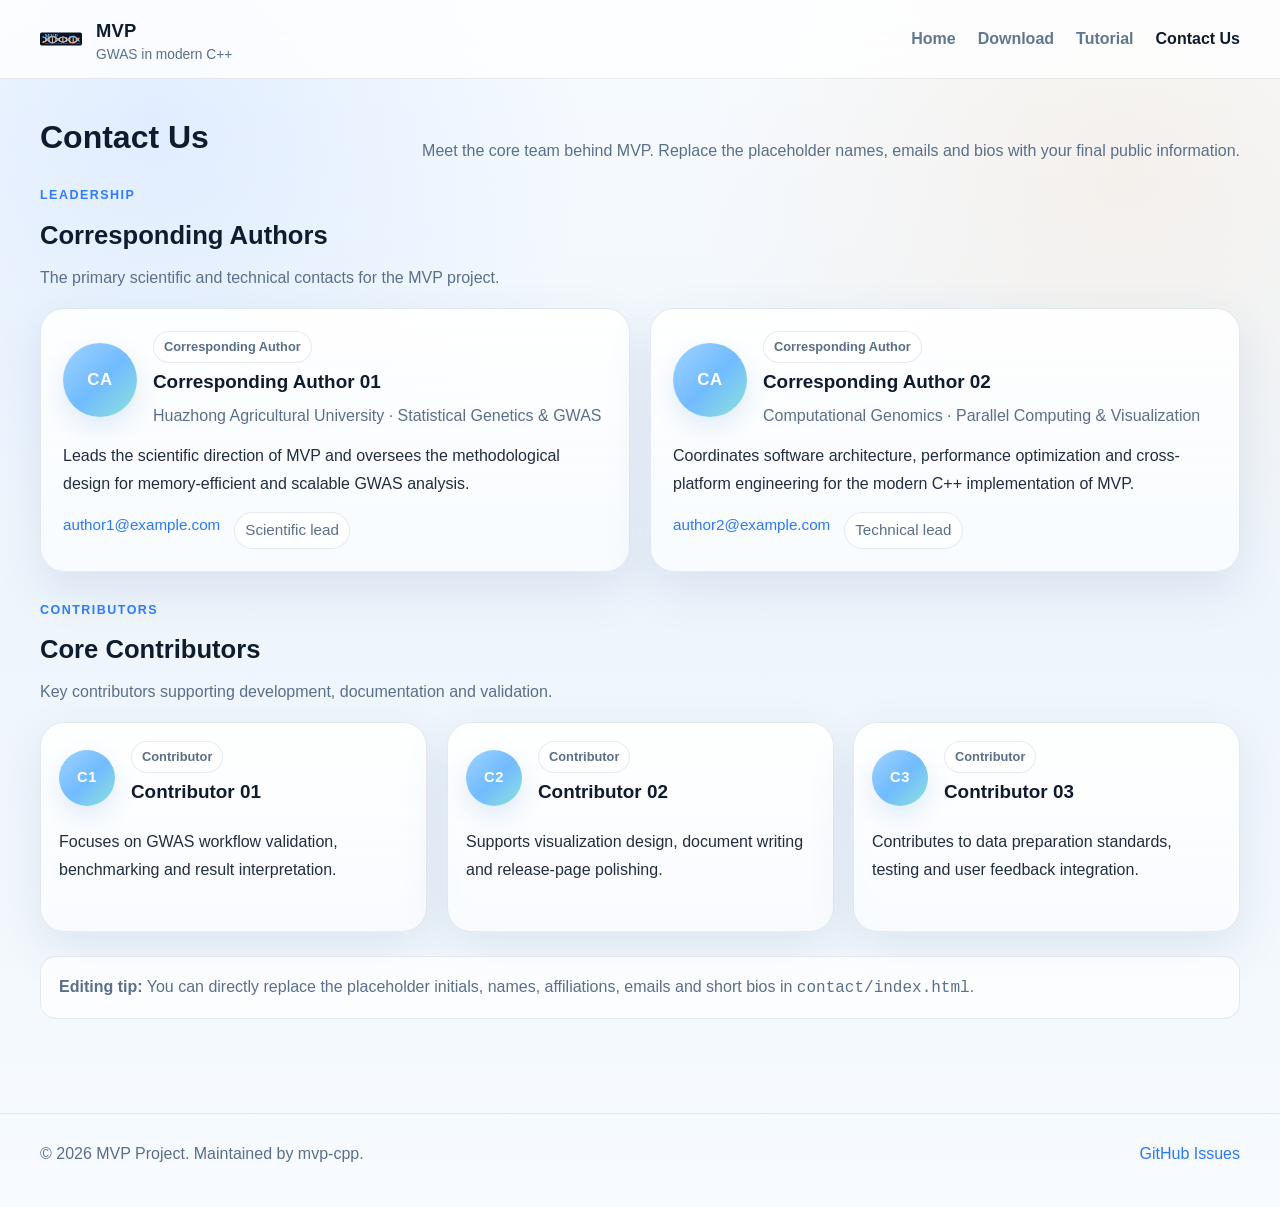
==== contact/index.html @ 21dbb0ec "Add files via upload" ====
<!DOCTYPE html>
<html lang="zh-CN">
<head>
  <meta charset="UTF-8" />
  <meta name="viewport" content="width=device-width, initial-scale=1.0" />
  <title>MVP | Contact Us</title>
  <meta name="description" content="Contact page for the MVP project." />
  <link rel="stylesheet" href="/assets/css/style.css" />
</head>
<body>
  <header class="site-header">
    <div class="container nav-wrap">
      <a class="brand" href="/home/">
        <img src="/assets/svg/mvp-logo.svg" alt="MVP logo" />
        <div>
          <strong>MVP</strong>
          <span>GWAS in modern C++</span>
        </div>
      </a>
      <nav class="site-nav">
        <a href="/home/">Home</a>
        <a href="/download/">Download</a>
        <a href="/tutorial/">Tutorial</a>
        <a href="/contact/" class="active">Contact Us</a>
      </nav>
    </div>
  </header>

  <main class="section">
    <div class="container">
      <div class="section-title">
        <h2>Contact Us</h2>
        <p>Meet the core team behind MVP. Replace the placeholder names, emails and bios with your final public information.</p>
      </div>

      <section class="team-section">
        <div class="team-header">
          <div class="kicker">Leadership</div>
          <h3>Corresponding Authors</h3>
          <p>The primary scientific and technical contacts for the MVP project.</p>
        </div>

        <div class="people-grid people-grid-authors">
          <article class="person-card person-card-author panel">
            <div class="person-top">
              <div class="avatar avatar-lg">CA</div>
              <div class="person-meta">
                <div class="person-role">Corresponding Author</div>
                <h4>Corresponding Author 01</h4>
                <p class="person-affiliation">Huazhong Agricultural University · Statistical Genetics & GWAS</p>
              </div>
            </div>
            <p class="person-bio">
              Leads the scientific direction of MVP and oversees the methodological design for memory-efficient and scalable GWAS analysis.
            </p>
            <div class="person-links">
              <a href="mailto:author1@example.com">author1@example.com</a>
              <span>Scientific lead</span>
            </div>
          </article>

          <article class="person-card person-card-author panel">
            <div class="person-top">
              <div class="avatar avatar-lg">CA</div>
              <div class="person-meta">
                <div class="person-role">Corresponding Author</div>
                <h4>Corresponding Author 02</h4>
                <p class="person-affiliation">Computational Genomics · Parallel Computing & Visualization</p>
              </div>
            </div>
            <p class="person-bio">
              Coordinates software architecture, performance optimization and cross-platform engineering for the modern C++ implementation of MVP.
            </p>
            <div class="person-links">
              <a href="mailto:author2@example.com">author2@example.com</a>
              <span>Technical lead</span>
            </div>
          </article>
        </div>
      </section>

      <section class="team-section team-section-secondary">
        <div class="team-header">
          <div class="kicker">Contributors</div>
          <h3>Core Contributors</h3>
          <p>Key contributors supporting development, documentation and validation.</p>
        </div>

        <div class="people-grid people-grid-contributors">
          <article class="person-card person-card-contributor panel">
            <div class="person-top">
              <div class="avatar avatar-sm">C1</div>
              <div class="person-meta">
                <div class="person-role">Contributor</div>
                <h4>Contributor 01</h4>
              </div>
            </div>
            <p class="person-bio">
              Focuses on GWAS workflow validation, benchmarking and result interpretation.
            </p>
          </article>

          <article class="person-card person-card-contributor panel">
            <div class="person-top">
              <div class="avatar avatar-sm">C2</div>
              <div class="person-meta">
                <div class="person-role">Contributor</div>
                <h4>Contributor 02</h4>
              </div>
            </div>
            <p class="person-bio">
              Supports visualization design, document writing and release-page polishing.
            </p>
          </article>

          <article class="person-card person-card-contributor panel">
            <div class="person-top">
              <div class="avatar avatar-sm">C3</div>
              <div class="person-meta">
                <div class="person-role">Contributor</div>
                <h4>Contributor 03</h4>
              </div>
            </div>
            <p class="person-bio">
              Contributes to data preparation standards, testing and user feedback integration.
            </p>
          </article>
        </div>
      </section>

      <section class="team-note note mt-24">
        <strong>Editing tip:</strong>
        You can directly replace the placeholder initials, names, affiliations, emails and short bios in <code>contact/index.html</code>.
      </section>
    </div>
  </main>

  <footer class="footer">
    <div class="container footer-wrap">
      <div>© 2026 MVP Project. Maintained by mvp-cpp.</div>
      <div><a href="https://github.com/mvp-cpp/mvp/issues" target="_blank" rel="noopener noreferrer">GitHub Issues</a></div>
    </div>
  </footer>
<script src="/assets/js/site.js"></script>
</body></html>
---- assets/css/style.css ----
:root{
  --bg:#07111f;
  --bg-2:#0c1c31;
  --panel:rgba(255,255,255,0.06);
  --panel-2:rgba(255,255,255,0.08);
  --line:rgba(255,255,255,0.12);
  --text:#eaf2ff;
  --muted:#9fb5d6;
  --blue:#69b7ff;
  --blue-2:#2f7cff;
  --gold:#ffb76a;
  --teal:#4ce0d2;
  --shadow:0 22px 60px rgba(0,0,0,0.28);
  --radius:24px;
  --max:1200px;
}
*{box-sizing:border-box}
html{scroll-behavior:smooth}
body{
  margin:0;
  font-family:Inter,-apple-system,BlinkMacSystemFont,"Segoe UI","PingFang SC","Hiragino Sans GB","Microsoft YaHei",sans-serif;
  color:var(--text);
  background:
    radial-gradient(circle at 10% 10%, rgba(47,124,255,.18), transparent 30%),
    radial-gradient(circle at 90% 15%, rgba(255,183,106,.12), transparent 30%),
    linear-gradient(180deg, #081221 0%, #091729 45%, #06101d 100%);
  line-height:1.75;
}
a{color:var(--blue);text-decoration:none}
a:hover{text-decoration:underline}
img{max-width:100%;display:block}
.container{width:min(var(--max), calc(100% - 40px));margin:0 auto}
.narrow{width:min(980px, calc(100% - 40px));margin:0 auto}
.site-header{
  position:sticky;top:0;z-index:50;
  backdrop-filter: blur(18px);
  background:rgba(7,17,31,0.7);
  border-bottom:1px solid var(--line)
}
.nav-wrap{
  min-height:78px;display:flex;align-items:center;justify-content:space-between;gap:22px
}
.brand{display:flex;align-items:center;gap:14px;color:var(--text)}
.brand img{width:42px;height:42px}
.brand strong{font-size:1.15rem;letter-spacing:.2px}
.brand span{display:block;color:var(--muted);font-size:.86rem;line-height:1.2}
.site-nav{display:flex;align-items:center;gap:22px;flex-wrap:wrap}
.site-nav a{color:#d5e5ff;font-weight:600;opacity:.86}
.site-nav a.active,.site-nav a:hover{opacity:1;color:#fff;text-decoration:none}
.hero{padding:72px 0 42px}
.hero-grid{
  display:grid;grid-template-columns:1.12fr .88fr;gap:28px;align-items:center
}
.eyebrow{
  display:inline-flex;align-items:center;gap:10px;
  padding:7px 14px;border-radius:999px;
  color:#dbe9ff;background:rgba(255,255,255,.07);border:1px solid var(--line);
  font-weight:700;font-size:.9rem
}
.hero h1{
  font-size:clamp(2.6rem, 5vw, 4.4rem);
  line-height:1.04;margin:18px 0 18px;letter-spacing:-0.03em
}
.hero p{font-size:1.08rem;color:var(--muted);max-width:730px;margin:0 0 26px}
.hero-actions{display:flex;gap:14px;flex-wrap:wrap}
.btn{
  display:inline-flex;align-items:center;justify-content:center;
  padding:12px 18px;border-radius:14px;font-weight:800;letter-spacing:.01em;
  transition:.2s ease;border:1px solid transparent
}
.btn:hover{text-decoration:none;transform:translateY(-1px)}
.btn-primary{
  color:#03101d;background:linear-gradient(135deg,#8bc8ff 0%,#5ca7ff 55%,#9ae0ff 100%);
  box-shadow:0 14px 28px rgba(82,155,255,.26)
}
.btn-secondary{
  color:#eef5ff;background:rgba(255,255,255,.06);border-color:var(--line)
}
.panel{
  background:linear-gradient(180deg,rgba(255,255,255,.08),rgba(255,255,255,.05));
  border:1px solid var(--line);
  border-radius:var(--radius);
  box-shadow:var(--shadow)
}
.hero-visual{padding:22px}
.hero-visual .hero-logo{max-width:360px;margin:0 auto 18px}
.hero-stats{
  display:grid;grid-template-columns:repeat(3,1fr);gap:12px;margin-top:12px
}
.stat{
  padding:14px;border-radius:18px;background:rgba(255,255,255,.06);
  border:1px solid rgba(255,255,255,.09)
}
.stat strong{display:block;font-size:1.2rem}
.stat span{color:var(--muted);font-size:.9rem}
.hero-grid .small-note{font-size:.94rem;color:var(--muted);margin-top:12px}
.section{padding:30px 0 64px}
.section-title{display:flex;align-items:end;justify-content:space-between;gap:14px;margin-bottom:20px}
.section-title h2{font-size:2rem;margin:0}
.section-title p{margin:0;color:var(--muted)}
.grid{display:grid;gap:20px}
.grid-3{grid-template-columns:repeat(3,1fr)}
.grid-2{grid-template-columns:repeat(2,1fr)}
.card{padding:24px}
.card h3,.card h4{margin-top:0}
.card p:last-child{margin-bottom:0}
.feature-icon{
  width:46px;height:46px;border-radius:14px;
  display:grid;place-items:center;margin-bottom:12px;
  background:linear-gradient(135deg,rgba(105,183,255,.22),rgba(76,224,210,.18));
  border:1px solid rgba(255,255,255,.12)
}
.chip-row{display:flex;gap:10px;flex-wrap:wrap;margin-top:14px}
.chip{
  padding:7px 12px;border-radius:999px;font-weight:700;font-size:.88rem;
  color:#d8e9ff;background:rgba(255,255,255,.06);border:1px solid var(--line)
}
.kicker{color:#8bc8ff;text-transform:uppercase;letter-spacing:.12em;font-size:.78rem;font-weight:800}
.showcase{
  display:grid;grid-template-columns:1.05fr .95fr;gap:22px;align-items:stretch
}
.image-card{
  padding:18px
}
.image-card img{
  border-radius:18px;border:1px solid rgba(255,255,255,.09);box-shadow:var(--shadow)
}
.image-caption{margin-top:12px;color:var(--muted);font-size:.95rem}
.text-list{padding-left:20px;margin:12px 0 0}
.text-list li+li{margin-top:8px}
.metric-strip{
  display:grid;grid-template-columns:repeat(4,1fr);gap:14px;margin-top:18px
}
.metric{
  padding:18px;border-radius:18px;background:rgba(255,255,255,.05);
  border:1px solid rgba(255,255,255,.08)
}
.metric strong{display:block;font-size:1.1rem;margin-bottom:4px}
.metric span{color:var(--muted);font-size:.92rem}
.split{
  display:grid;grid-template-columns:.92fr 1.08fr;gap:22px;align-items:center
}
.code{
  padding:20px;border-radius:20px;
  background:#07131f;border:1px solid rgba(255,255,255,.11);
  overflow:auto
}
pre{margin:0;color:#d8ebff;font-size:.95rem;line-height:1.65}
code{font-family:ui-monospace,SFMono-Regular,Menlo,Consolas,monospace}
.logo-gallery{
  display:grid;grid-template-columns:200px 1fr;gap:22px;align-items:center
}
.logo-gallery .badge-box{
  padding:16px;border-radius:20px;background:rgba(255,255,255,.05);border:1px solid var(--line)
}
.logo-gallery img{width:100%}
.contact-card{
  display:grid;grid-template-columns:1fr 1fr;gap:20px
}
.footer{
  padding:26px 0 40px;border-top:1px solid var(--line);margin-top:30px
}
.footer-wrap{display:flex;justify-content:space-between;gap:16px;flex-wrap:wrap;color:var(--muted)}
.highlight{
  color:#fff;
  background:linear-gradient(90deg,#fff,#a9d5ff 55%,#ffe5bf 100%);
  -webkit-background-clip:text;background-clip:text;-webkit-text-fill-color:transparent
}
.note{
  padding:16px 18px;border-radius:16px;background:rgba(255,255,255,.05);border:1px solid var(--line);color:var(--muted)
}
.center{text-align:center}
.mt-8{margin-top:8px}
.mt-12{margin-top:12px}
.mt-16{margin-top:16px}
.mt-20{margin-top:20px}
.mt-24{margin-top:24px}
@media (max-width:980px){
  .hero-grid,.showcase,.split,.logo-gallery,.contact-card,.grid-3,.grid-2,.metric-strip{grid-template-columns:1fr}
  .nav-wrap{padding:14px 0;flex-direction:column;align-items:flex-start}
  .hero{padding-top:44px}
}

/* tutorial document layout */
.tutorial-layout{
  display:grid;
  grid-template-columns:220px minmax(0, 1fr) 220px;
  gap:22px;
  align-items:start;
}
.tutorial-sidebar{
  padding:0;
  position:sticky;
  top:98px;
  max-height:calc(100vh - 118px);
  overflow:auto;
}
.tutorial-sidebar-inner{
  padding:22px 18px;
}
.tutorial-content{
  min-width:0;
  padding:30px 34px;
}
.toc-heading{
  font-size:.82rem;
  letter-spacing:.12em;
  text-transform:uppercase;
  font-weight:800;
  color:#8fc3ff;
  margin-bottom:10px;
}
.toc-section-label{
  font-size:.96rem;
  font-weight:700;
  color:#dce9ff;
  margin-bottom:12px;
  line-height:1.45;
}
.toc-nav{
  display:flex;
  flex-direction:column;
  gap:8px;
}
.toc-link{
  display:block;
  padding:9px 12px;
  border-radius:12px;
  color:var(--muted);
  border:1px solid transparent;
  transition:.18s ease;
  line-height:1.4;
}
.toc-link:hover{
  text-decoration:none;
  color:#eef6ff;
  background:rgba(255,255,255,.05);
  border-color:rgba(255,255,255,.08);
}
.toc-link.active{
  color:#ffffff;
  background:linear-gradient(135deg, rgba(105,183,255,.18), rgba(76,224,210,.10));
  border-color:rgba(139,200,255,.22);
}
.toc-link-primary{
  font-weight:700;
}
.toc-link-secondary{
  font-size:.95rem;
  padding-left:14px;
}
.tutorial-block + .tutorial-block{
  margin-top:48px;
  padding-top:12px;
  border-top:1px solid rgba(255,255,255,.08);
}
.tutorial-block h2{
  margin:8px 0 10px;
  font-size:2rem;
}
.tutorial-lead{
  color:var(--muted);
  font-size:1.03rem;
  margin:0 0 20px;
}
.doc-kicker{
  color:#7ec0ff;
  font-size:.78rem;
  text-transform:uppercase;
  letter-spacing:.14em;
  font-weight:800;
}
.doc-subsection{
  scroll-margin-top:110px;
  margin-top:24px;
}
.doc-subsection h3{
  scroll-margin-top:110px;
  margin-bottom:10px;
  font-size:1.22rem;
}
@media (max-width:1180px){
  .tutorial-layout{
    grid-template-columns:210px minmax(0, 1fr);
  }
  .tutorial-sidebar-right{
    display:none;
  }
}
@media (max-width:860px){
  .tutorial-layout{
    grid-template-columns:1fr;
  }
  .tutorial-sidebar{
    position:static;
    max-height:none;
  }
  .tutorial-content{
    padding:24px 20px;
  }
}

/* team / contact */
.team-section + .team-section{margin-top:28px}
.team-header{margin-bottom:16px}
.team-header h3{margin:6px 0 6px;font-size:1.6rem}
.team-header p{margin:0;color:var(--muted)}
.people-grid{display:grid;gap:20px}
.people-grid-authors{grid-template-columns:repeat(2, minmax(0, 1fr))}
.people-grid-contributors{grid-template-columns:repeat(3, minmax(0, 1fr))}
.person-card{padding:22px}
.person-card-author{min-height:260px}
.person-card-contributor{min-height:210px;padding:18px}
.person-top{display:flex;align-items:center;gap:16px;margin-bottom:14px}
.avatar{
  border-radius:999px;
  display:grid;
  place-items:center;
  font-weight:800;
  letter-spacing:.04em;
  color:#07111f;
  background:linear-gradient(135deg,#9ed3ff 0%,#71bbff 52%,#8ee2da 100%);
  box-shadow:0 10px 24px rgba(41,117,201,.22);
  flex:0 0 auto;
}
.avatar-lg{width:74px;height:74px;font-size:1.05rem}
.avatar-sm{width:56px;height:56px;font-size:.92rem}
.person-meta h4{margin:2px 0 6px;font-size:1.18rem}
.person-role{
  display:inline-block;
  padding:4px 10px;
  border-radius:999px;
  border:1px solid var(--line);
  background:rgba(255,255,255,.05);
  color:var(--muted);
  font-size:.8rem;
  font-weight:700;
}
.person-affiliation{
  margin:0;
  color:var(--muted);
  line-height:1.5;
}
.person-bio{
  margin:0 0 14px;
  color:var(--text);
  opacity:.92;
}
.person-links{
  display:flex;
  flex-wrap:wrap;
  gap:10px 14px;
  color:var(--muted);
  font-size:.95rem;
}
.person-links span{
  padding:4px 10px;
  border-radius:999px;
  background:rgba(255,255,255,.05);
  border:1px solid var(--line);
}

/* automatic color mode */
:root{color-scheme:dark light}

@media (prefers-color-scheme: light){
  :root{
    --bg:#f4f8fe;
    --bg-2:#ecf3fc;
    --panel:rgba(255,255,255,0.88);
    --panel-2:rgba(255,255,255,0.92);
    --line:rgba(20,50,90,0.10);
    --text:#0f1c2f;
    --muted:#5a6f8b;
    --blue:#2a79f6;
    --blue-2:#1e64d8;
    --gold:#f4a24b;
    --teal:#1cc7b6;
    --shadow:0 18px 48px rgba(34,71,128,0.10);
  }

  body{
    background:
      radial-gradient(circle at 12% 10%, rgba(47,124,255,.10), transparent 28%),
      radial-gradient(circle at 88% 14%, rgba(244,162,75,.10), transparent 28%),
      linear-gradient(180deg, #f7fbff 0%, #eef5fc 52%, #f7fbff 100%);
  }

  .site-header{
    background:rgba(255,255,255,0.78);
  }

  .brand{color:var(--text)}
  .site-nav a{color:#45627f}
  .site-nav a.active,.site-nav a:hover{color:#0f1c2f}

  .panel{
    background:linear-gradient(180deg, rgba(255,255,255,.92), rgba(249,252,255,.86));
  }

  .eyebrow,
  .chip,
  .note,
  .stat,
  .metric,
  .logo-gallery .badge-box,
  .person-role,
  .person-links span{
    background:rgba(255,255,255,.70);
  }

  .eyebrow{color:#2b4665}
  .btn-secondary{
    color:#163454;
    background:rgba(255,255,255,.72);
  }

  .site-nav a.active,.toc-link.active{color:#0f1c2f}
  .toc-section-label{color:#28425f}
  .toc-heading,.doc-kicker,.kicker{color:#2f7cff}

  .toc-link:hover{
    color:#143250;
    background:rgba(30,100,216,.06);
    border-color:rgba(30,100,216,.10);
  }
  .toc-link.active{
    color:#0f1c2f;
    background:linear-gradient(135deg, rgba(47,124,255,.12), rgba(28,199,182,.08));
    border-color:rgba(30,100,216,.12);
  }

  .code{
    background:#f7fbff;
    border-color:rgba(20,50,90,.10);
  }
  pre{color:#1c3350}

  .highlight{
    background:linear-gradient(90deg,#0f1c2f,#1e64d8 55%,#d98528 100%);
    -webkit-background-clip:text;background-clip:text;-webkit-text-fill-color:transparent;
  }

  .avatar{
    color:#ffffff;
    box-shadow:0 10px 24px rgba(41,117,201,.14);
  }

  .tutorial-block + .tutorial-block{
    border-top:1px solid rgba(20,50,90,.08);
  }
}

@media (max-width:980px){
  .people-grid-authors,
  .people-grid-contributors{grid-template-columns:1fr}
}

/* floating card effect */
.float-in{
  opacity: 0;
  transform: translateY(22px) scale(0.985);
  filter: saturate(0.94);
  transition:
    opacity 720ms cubic-bezier(.2,.8,.2,1) var(--float-delay, 0ms),
    transform 820ms cubic-bezier(.2,.8,.2,1) var(--float-delay, 0ms),
    filter 720ms ease var(--float-delay, 0ms),
    box-shadow 260ms ease;
  will-change: transform, opacity;
}
.float-visible{
  opacity: 1;
  transform: translateY(0) scale(1);
  filter: saturate(1);
  animation: float-drift 6.5s ease-in-out var(--float-offset, 0s) infinite;
}
@keyframes float-drift{
  0%, 100% { transform: translateY(0); }
  50% { transform: translateY(-7px); }
}
@media (hover: hover) and (pointer: fine){
  .float-visible:hover{
    transform: translateY(-10px) scale(1.01);
    box-shadow: 0 24px 60px rgba(24, 44, 76, 0.22);
    animation-play-state: paused;
  }
}
@media (prefers-reduced-motion: reduce){
  .float-in,
  .float-visible{
    opacity: 1 !important;
    transform: none !important;
    animation: none !important;
    transition: none !important;
    filter: none !important;
  }
}
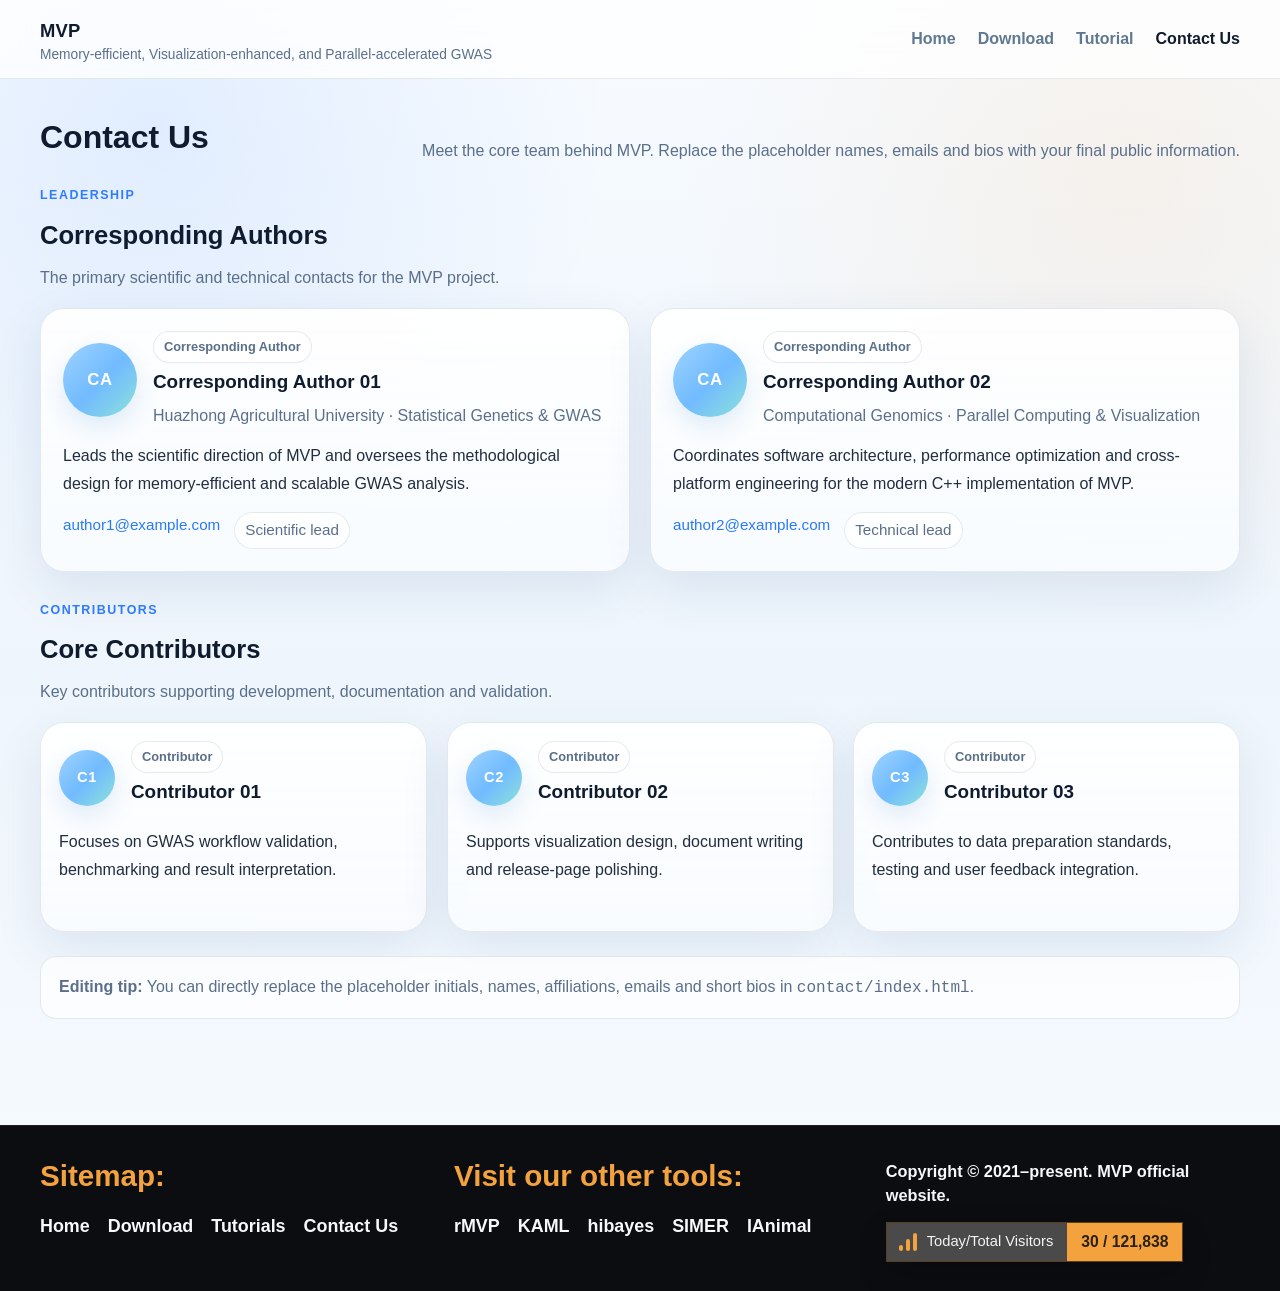
==== commit 63eae6d8: "Add files via upload" ====
--- a/contact/index.html
+++ b/contact/index.html
@@ -10,11 +10,10 @@
 <body>
   <header class="site-header">
     <div class="container nav-wrap">
-      <a class="brand" href="/home/">
-        <img src="/assets/svg/mvp-logo.svg" alt="MVP logo" />
+      <a class="brand brand-text-only" href="/home/">
         <div>
           <strong>MVP</strong>
-          <span>GWAS in modern C++</span>
+          <span>Memory-efficient, Visualization-enhanced, and Parallel-accelerated GWAS</span>
         </div>
       </a>
       <nav class="site-nav">
@@ -135,11 +134,44 @@
     </div>
   </main>
 
-  <footer class="footer">
-    <div class="container footer-wrap">
-      <div>© 2026 MVP Project. Maintained by mvp-cpp.</div>
-      <div><a href="https://github.com/mvp-cpp/mvp/issues" target="_blank" rel="noopener noreferrer">GitHub Issues</a></div>
-    </div>
-  </footer>
+  <footer class="footer footer-showcase">
+  <div class="container footer-showcase-grid">
+    <section class="footer-col">
+      <h3 class="footer-title">Sitemap:</h3>
+      <div class="footer-links footer-links-inline">
+        <a href="/home/">Home</a>
+        <a href="/download/">Download</a>
+        <a href="/tutorial/">Tutorials</a>
+        <a href="/contact/">Contact Us</a>
+      </div>
+    </section>
+
+    <section class="footer-col">
+      <h3 class="footer-title">Visit our other tools:</h3>
+      <div class="footer-links footer-links-inline">
+        <a href="https://github.com/xiaolei-lab/rMVP" target="_blank" rel="noopener noreferrer">rMVP</a>
+        <a href="https://github.com/YinLiLin/KAML" target="_blank" rel="noopener noreferrer">KAML</a>
+        <a href="https://github.com/YinLiLin/hibayes" target="_blank" rel="noopener noreferrer">hibayes</a>
+        <a href="https://github.com/xiaolei-lab/SIMER" target="_blank" rel="noopener noreferrer">SIMER</a>
+        <a href="https://ianimal.pro/" target="_blank" rel="noopener noreferrer">IAnimal</a>
+      </div>
+    </section>
+
+    <section class="footer-col footer-col-right">
+      <div class="footer-copyright">
+        Copyright © 2021–present. MVP official website.
+      </div>
+      <div class="visitor-badge" aria-label="Visitor statistics badge">
+        <span class="visitor-left">
+          <span class="visitor-bars" aria-hidden="true">
+            <i></i><i></i><i></i>
+          </span>
+          <span>Today/Total Visitors</span>
+        </span>
+        <span class="visitor-right">30 / 121,838</span>
+      </div>
+    </section>
+  </div>
+</footer>
 <script src="/assets/js/site.js"></script>
 </body></html>
--- a/assets/css/style.css
+++ b/assets/css/style.css
@@ -495,3 +495,392 @@
     filter: none !important;
   }
 }
+
+/* home brand text only */
+.brand-text-only{
+  display:flex;
+  align-items:center;
+}
+.brand-text-only div{
+  display:flex;
+  flex-direction:column;
+}
+.brand-text-only strong{
+  display:block;
+}
+.brand-text-only span{
+  max-width: 520px;
+}
+
+/* footer showcase style */
+.footer-showcase{
+  margin-top: 42px;
+  padding: 34px 0 30px;
+  background: #050608;
+  border-top: 1px solid rgba(255,255,255,0.08);
+}
+.footer-showcase-grid{
+  display: grid;
+  grid-template-columns: 1.05fr 1.1fr 1fr;
+  gap: 42px;
+  align-items: start;
+}
+.footer-col{
+  min-width: 0;
+}
+.footer-title{
+  margin: 0 0 18px;
+  color: #f4a23d;
+  font-size: 1.85rem;
+  line-height: 1.1;
+  font-weight: 800;
+}
+.footer-links{
+  display: flex;
+  flex-wrap: wrap;
+  gap: 12px 18px;
+}
+.footer-links-inline a{
+  color: #f4f7fb;
+  font-size: 1.12rem;
+  font-weight: 700;
+}
+.footer-links-inline a:hover{
+  color: #f4a23d;
+  text-decoration: none;
+}
+.footer-col-right{
+  justify-self: end;
+}
+.footer-copyright{
+  color: #f4f7fb;
+  font-size: 1.02rem;
+  line-height: 1.45;
+  font-weight: 700;
+  max-width: 420px;
+  margin-bottom: 14px;
+}
+.visitor-badge{
+  display: inline-flex;
+  align-items: stretch;
+  overflow: hidden;
+  border: 1px solid rgba(244,162,61,0.34);
+  box-shadow: 0 12px 28px rgba(0,0,0,0.22);
+}
+.visitor-left,
+.visitor-right{
+  display: inline-flex;
+  align-items: center;
+  gap: 10px;
+  min-height: 38px;
+}
+.visitor-left{
+  background: #4a4a4a;
+  color: #f4f4f4;
+  padding: 0 14px 0 12px;
+  font-size: 0.92rem;
+}
+.visitor-right{
+  background: #f4a23d;
+  color: #292017;
+  padding: 0 14px;
+  font-size: 0.98rem;
+  font-weight: 800;
+}
+.visitor-bars{
+  display: inline-flex;
+  align-items: end;
+  gap: 3px;
+  height: 18px;
+}
+.visitor-bars i{
+  display: block;
+  width: 4px;
+  border-radius: 999px;
+  background: #f4a23d;
+}
+.visitor-bars i:nth-child(1){height: 6px;}
+.visitor-bars i:nth-child(2){height: 12px;}
+.visitor-bars i:nth-child(3){height: 18px;}
+
+@media (prefers-color-scheme: light){
+  .footer-showcase{
+    background: #0b0d11;
+    border-top-color: rgba(255,255,255,0.08);
+  }
+  .footer-title,
+  .footer-links-inline a,
+  .footer-copyright{
+    color: #f7f8fb;
+  }
+  .footer-title{
+    color: #f4a23d;
+  }
+}
+
+@media (max-width: 1100px){
+  .footer-showcase-grid{
+    grid-template-columns: 1fr;
+    gap: 24px;
+  }
+  .footer-col-right{
+    justify-self: start;
+  }
+}
+
+@media (max-width: 640px){
+  .footer-title{
+    font-size: 1.5rem;
+  }
+  .footer-links-inline a{
+    font-size: 1rem;
+  }
+  .visitor-left{
+    font-size: 0.86rem;
+  }
+  .visitor-right{
+    font-size: 0.92rem;
+  }
+}
+
+/* all pages brand text only */
+.brand-text-only{
+  display:flex;
+  align-items:center;
+  gap:0;
+}
+.brand-text-only img{
+  display:none !important;
+}
+.brand-text-only div{
+  display:flex;
+  flex-direction:column;
+}
+.brand-text-only strong{
+  display:block;
+}
+.brand-text-only span{
+  max-width:520px;
+}
+
+/* home analytics section */
+.analytics-layout{
+  display:grid;
+  grid-template-columns:1.18fr .82fr;
+  gap:22px;
+  align-items:stretch;
+}
+.analytics-geo{
+  min-height:420px;
+}
+.analytics-head{
+  display:flex;
+  align-items:flex-start;
+  justify-content:space-between;
+  gap:16px;
+  margin-bottom:18px;
+}
+.analytics-head h3{
+  margin:6px 0 0;
+  font-size:1.5rem;
+}
+.analytics-pill{
+  padding:7px 12px;
+  border-radius:999px;
+  border:1px solid var(--line);
+  background:rgba(255,255,255,.05);
+  color:var(--muted);
+  font-size:.88rem;
+  font-weight:700;
+}
+.geo-stage{
+  display:grid;
+  grid-template-columns:1fr 200px;
+  gap:18px;
+  align-items:center;
+}
+.geo-map{
+  position:relative;
+  min-height:280px;
+  border-radius:22px;
+  border:1px solid rgba(255,255,255,.08);
+  background:
+    radial-gradient(circle at 22% 35%, rgba(105,183,255,.12), transparent 20%),
+    radial-gradient(circle at 72% 52%, rgba(76,224,210,.12), transparent 18%),
+    radial-gradient(circle at 62% 18%, rgba(255,183,106,.10), transparent 16%),
+    linear-gradient(180deg, rgba(255,255,255,.04), rgba(255,255,255,.02));
+  overflow:hidden;
+}
+.geo-map::before{
+  content:"";
+  position:absolute;
+  inset:12% 5%;
+  border-radius:999px;
+  border:1px solid rgba(255,255,255,.05);
+  box-shadow:
+    inset 0 0 0 1px rgba(255,255,255,.03),
+    0 0 0 1px rgba(255,255,255,.02);
+}
+.geo-map::after{
+  content:"";
+  position:absolute;
+  inset:0;
+  background:
+    linear-gradient(rgba(255,255,255,.04) 1px, transparent 1px),
+    linear-gradient(90deg, rgba(255,255,255,.04) 1px, transparent 1px);
+  background-size:44px 44px;
+  mask-image:radial-gradient(circle at center, black 62%, transparent 80%);
+  opacity:.3;
+}
+.geo-dot,.geo-glow{
+  position:absolute;
+  border-radius:999px;
+}
+.geo-dot{
+  width:10px;
+  height:10px;
+  background:linear-gradient(135deg, #8bd0ff, #5cb0ff);
+  box-shadow:0 0 0 6px rgba(105,183,255,.08), 0 0 22px rgba(105,183,255,.28);
+  z-index:2;
+}
+.geo-glow{
+  width:120px;
+  height:120px;
+  background:radial-gradient(circle, rgba(105,183,255,.18), transparent 72%);
+  filter:blur(4px);
+  z-index:1;
+}
+.dot-1{left:17%; top:34%}
+.dot-2{left:24%; top:41%}
+.dot-3{left:31%; top:30%}
+.dot-4{left:48%; top:28%}
+.dot-5{left:54%; top:39%}
+.dot-6{left:63%; top:36%}
+.dot-7{left:71%; top:43%}
+.dot-8{left:77%; top:27%}
+.dot-9{left:82%; top:56%}
+.dot-10{left:67%; top:62%}
+.glow-1{left:16%; top:25%}
+.glow-2{left:48%; top:23%}
+.glow-3{left:69%; top:34%}
+.geo-legend{
+  display:grid;
+  gap:10px;
+}
+.legend-row{
+  display:flex;
+  align-items:center;
+  justify-content:space-between;
+  gap:16px;
+  padding:11px 14px;
+  border-radius:16px;
+  border:1px solid rgba(255,255,255,.08);
+  background:rgba(255,255,255,.04);
+}
+.legend-name{
+  color:var(--muted);
+  font-weight:600;
+}
+.legend-value{
+  color:var(--text);
+  font-weight:800;
+}
+.analytics-stack{
+  display:grid;
+  grid-template-columns:1fr 1fr;
+  gap:20px;
+}
+.analytics-mini{
+  min-height:180px;
+  display:flex;
+  flex-direction:column;
+  justify-content:flex-start;
+}
+.analytics-number{
+  font-size:3rem;
+  line-height:1;
+  font-weight:900;
+  margin:14px 0 10px;
+  letter-spacing:-.04em;
+  color:#fff;
+}
+.analytics-label{
+  color:var(--muted);
+  font-size:.96rem;
+}
+.source-bars{
+  display:grid;
+  gap:12px;
+  margin-top:14px;
+}
+.source-row{
+  display:grid;
+  grid-template-columns:58px 1fr auto;
+  gap:10px;
+  align-items:center;
+}
+.source-row span,.source-row strong{
+  font-size:.9rem;
+}
+.source-row span{color:var(--muted)}
+.source-bar{
+  height:8px;
+  border-radius:999px;
+  background:rgba(255,255,255,.06);
+  overflow:hidden;
+}
+.source-bar i{
+  display:block;
+  height:100%;
+  border-radius:999px;
+  background:linear-gradient(90deg, #6ab9ff 0%, #59a8ff 48%, #69e0d0 100%);
+}
+.trend-chart{
+  height:94px;
+  display:flex;
+  align-items:flex-end;
+  gap:10px;
+  margin:18px 0 12px;
+}
+.trend-chart span{
+  flex:1;
+  min-width:0;
+  border-radius:10px 10px 4px 4px;
+  background:linear-gradient(180deg, rgba(105,183,255,.92), rgba(76,224,210,.62));
+  box-shadow:0 8px 18px rgba(64,143,255,.16);
+}
+@media (prefers-color-scheme: light){
+  .geo-map{
+    border-color:rgba(20,50,90,.08);
+    background:
+      radial-gradient(circle at 22% 35%, rgba(47,124,255,.10), transparent 20%),
+      radial-gradient(circle at 72% 52%, rgba(28,199,182,.10), transparent 18%),
+      radial-gradient(circle at 62% 18%, rgba(244,162,75,.08), transparent 16%),
+      linear-gradient(180deg, rgba(255,255,255,.92), rgba(248,251,255,.82));
+  }
+  .legend-row,
+  .analytics-pill{
+    background:rgba(255,255,255,.74);
+    border-color:rgba(20,50,90,.08);
+  }
+  .source-bar{
+    background:rgba(20,50,90,.08);
+  }
+  .analytics-number{
+    color:#102038;
+  }
+}
+@media (max-width:1080px){
+  .analytics-layout{
+    grid-template-columns:1fr;
+  }
+}
+@media (max-width:760px){
+  .geo-stage,
+  .analytics-stack{
+    grid-template-columns:1fr;
+  }
+  .analytics-number{
+    font-size:2.5rem;
+  }
+}
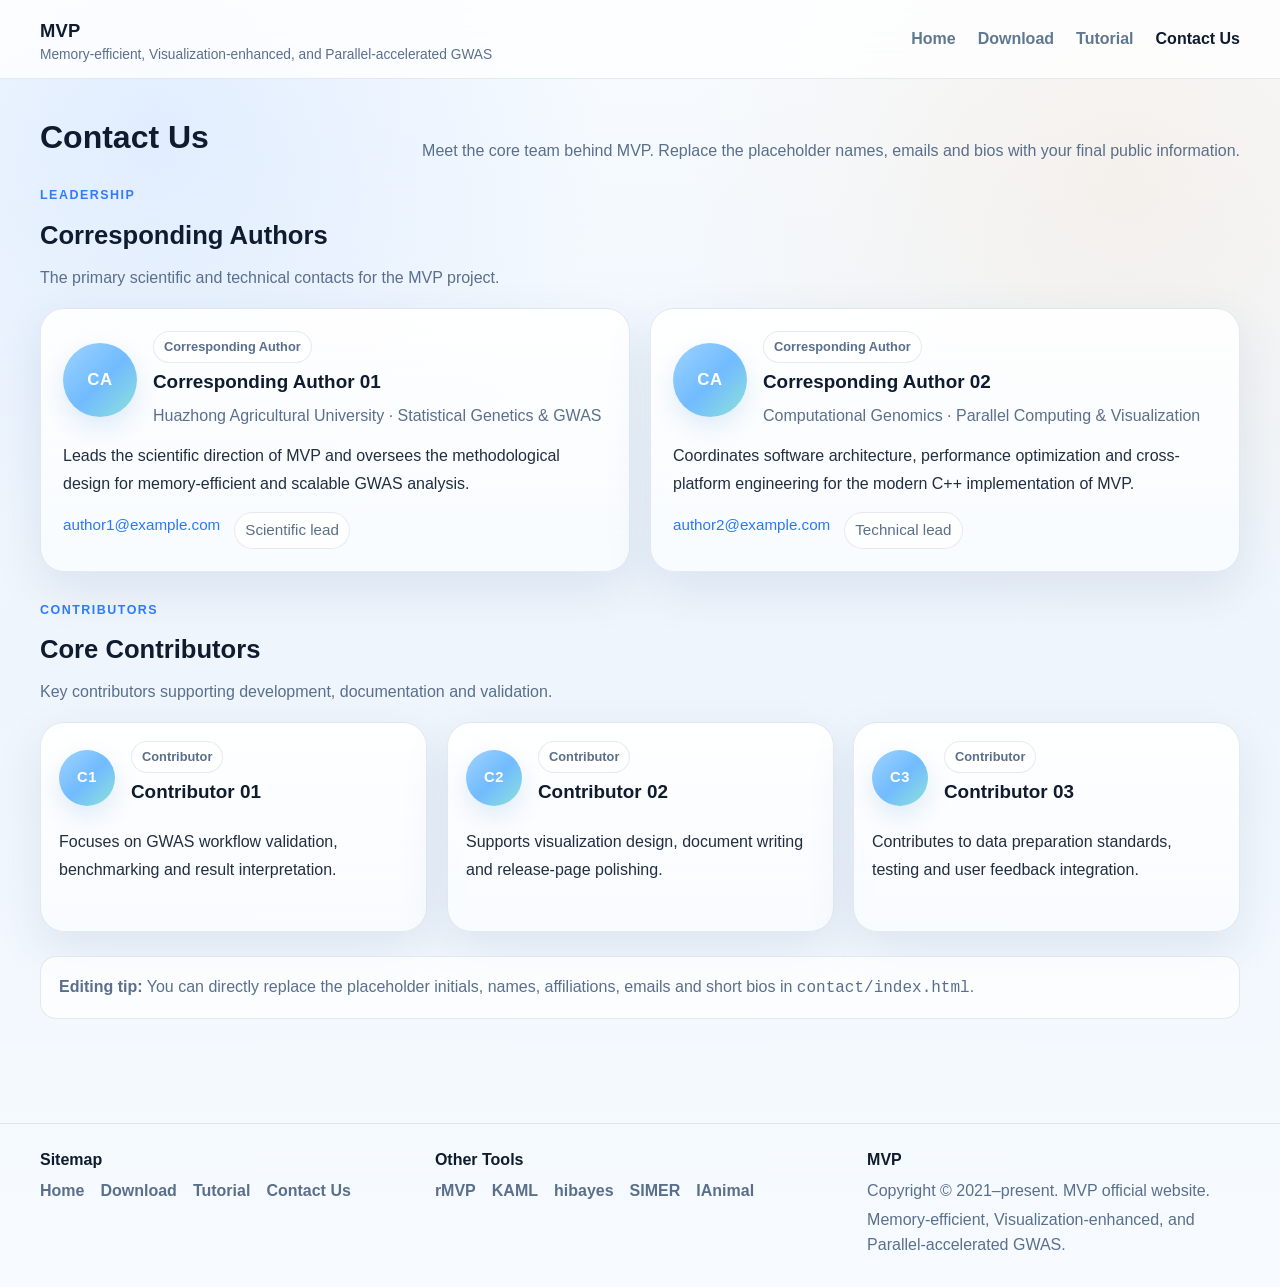
==== commit d06f8a1e: "Add files via upload" ====
--- a/contact/index.html
+++ b/contact/index.html
@@ -134,21 +134,21 @@
     </div>
   </main>
 
-  <footer class="footer footer-showcase">
-  <div class="container footer-showcase-grid">
-    <section class="footer-col">
-      <h3 class="footer-title">Sitemap:</h3>
-      <div class="footer-links footer-links-inline">
+  <footer class="footer footer-site">
+  <div class="container footer-site-grid">
+    <section class="footer-site-col">
+      <div class="footer-site-heading">Sitemap</div>
+      <div class="footer-site-links">
         <a href="/home/">Home</a>
         <a href="/download/">Download</a>
-        <a href="/tutorial/">Tutorials</a>
+        <a href="/tutorial/">Tutorial</a>
         <a href="/contact/">Contact Us</a>
       </div>
     </section>
 
-    <section class="footer-col">
-      <h3 class="footer-title">Visit our other tools:</h3>
-      <div class="footer-links footer-links-inline">
+    <section class="footer-site-col">
+      <div class="footer-site-heading">Other Tools</div>
+      <div class="footer-site-links">
         <a href="https://github.com/xiaolei-lab/rMVP" target="_blank" rel="noopener noreferrer">rMVP</a>
         <a href="https://github.com/YinLiLin/KAML" target="_blank" rel="noopener noreferrer">KAML</a>
         <a href="https://github.com/YinLiLin/hibayes" target="_blank" rel="noopener noreferrer">hibayes</a>
@@ -157,18 +157,13 @@
       </div>
     </section>
 
-    <section class="footer-col footer-col-right">
-      <div class="footer-copyright">
+    <section class="footer-site-col footer-site-right">
+      <div class="footer-site-heading">MVP</div>
+      <div class="footer-site-copy">
         Copyright © 2021–present. MVP official website.
       </div>
-      <div class="visitor-badge" aria-label="Visitor statistics badge">
-        <span class="visitor-left">
-          <span class="visitor-bars" aria-hidden="true">
-            <i></i><i></i><i></i>
-          </span>
-          <span>Today/Total Visitors</span>
-        </span>
-        <span class="visitor-right">30 / 121,838</span>
+      <div class="footer-site-copy">
+        Memory-efficient, Visualization-enhanced, and Parallel-accelerated GWAS.
       </div>
     </section>
   </div>
--- a/assets/css/style.css
+++ b/assets/css/style.css
@@ -512,157 +512,6 @@
   max-width: 520px;
 }
 
-/* footer showcase style */
-.footer-showcase{
-  margin-top: 42px;
-  padding: 34px 0 30px;
-  background: #050608;
-  border-top: 1px solid rgba(255,255,255,0.08);
-}
-.footer-showcase-grid{
-  display: grid;
-  grid-template-columns: 1.05fr 1.1fr 1fr;
-  gap: 42px;
-  align-items: start;
-}
-.footer-col{
-  min-width: 0;
-}
-.footer-title{
-  margin: 0 0 18px;
-  color: #f4a23d;
-  font-size: 1.85rem;
-  line-height: 1.1;
-  font-weight: 800;
-}
-.footer-links{
-  display: flex;
-  flex-wrap: wrap;
-  gap: 12px 18px;
-}
-.footer-links-inline a{
-  color: #f4f7fb;
-  font-size: 1.12rem;
-  font-weight: 700;
-}
-.footer-links-inline a:hover{
-  color: #f4a23d;
-  text-decoration: none;
-}
-.footer-col-right{
-  justify-self: end;
-}
-.footer-copyright{
-  color: #f4f7fb;
-  font-size: 1.02rem;
-  line-height: 1.45;
-  font-weight: 700;
-  max-width: 420px;
-  margin-bottom: 14px;
-}
-.visitor-badge{
-  display: inline-flex;
-  align-items: stretch;
-  overflow: hidden;
-  border: 1px solid rgba(244,162,61,0.34);
-  box-shadow: 0 12px 28px rgba(0,0,0,0.22);
-}
-.visitor-left,
-.visitor-right{
-  display: inline-flex;
-  align-items: center;
-  gap: 10px;
-  min-height: 38px;
-}
-.visitor-left{
-  background: #4a4a4a;
-  color: #f4f4f4;
-  padding: 0 14px 0 12px;
-  font-size: 0.92rem;
-}
-.visitor-right{
-  background: #f4a23d;
-  color: #292017;
-  padding: 0 14px;
-  font-size: 0.98rem;
-  font-weight: 800;
-}
-.visitor-bars{
-  display: inline-flex;
-  align-items: end;
-  gap: 3px;
-  height: 18px;
-}
-.visitor-bars i{
-  display: block;
-  width: 4px;
-  border-radius: 999px;
-  background: #f4a23d;
-}
-.visitor-bars i:nth-child(1){height: 6px;}
-.visitor-bars i:nth-child(2){height: 12px;}
-.visitor-bars i:nth-child(3){height: 18px;}
-
-@media (prefers-color-scheme: light){
-  .footer-showcase{
-    background: #0b0d11;
-    border-top-color: rgba(255,255,255,0.08);
-  }
-  .footer-title,
-  .footer-links-inline a,
-  .footer-copyright{
-    color: #f7f8fb;
-  }
-  .footer-title{
-    color: #f4a23d;
-  }
-}
-
-@media (max-width: 1100px){
-  .footer-showcase-grid{
-    grid-template-columns: 1fr;
-    gap: 24px;
-  }
-  .footer-col-right{
-    justify-self: start;
-  }
-}
-
-@media (max-width: 640px){
-  .footer-title{
-    font-size: 1.5rem;
-  }
-  .footer-links-inline a{
-    font-size: 1rem;
-  }
-  .visitor-left{
-    font-size: 0.86rem;
-  }
-  .visitor-right{
-    font-size: 0.92rem;
-  }
-}
-
-/* all pages brand text only */
-.brand-text-only{
-  display:flex;
-  align-items:center;
-  gap:0;
-}
-.brand-text-only img{
-  display:none !important;
-}
-.brand-text-only div{
-  display:flex;
-  flex-direction:column;
-}
-.brand-text-only strong{
-  display:block;
-}
-.brand-text-only span{
-  max-width:520px;
-}
-
 /* home analytics section */
 .analytics-layout{
   display:grid;
@@ -884,3 +733,132 @@
     font-size:2.5rem;
   }
 }
+
+/* footer site style */
+.footer-site{
+  margin-top: 40px;
+  padding: 26px 0 30px;
+  background: transparent;
+  border-top: 1px solid var(--line);
+}
+.footer-site-grid{
+  display: grid;
+  grid-template-columns: 1fr 1.1fr 1fr;
+  gap: 22px;
+  align-items: start;
+}
+.footer-site-col{
+  min-width: 0;
+}
+.footer-site-right{
+  justify-self: end;
+  text-align: left;
+}
+.footer-site-heading{
+  margin: 0 0 10px;
+  font-size: 1rem;
+  line-height: 1.2;
+  font-weight: 700;
+  color: var(--text);
+}
+.footer-site-links{
+  display: flex;
+  flex-wrap: wrap;
+  gap: 10px 16px;
+}
+.footer-site-links a,
+.footer-site-copy{
+  font-size: 1rem;
+  line-height: 1.55;
+  color: var(--muted);
+}
+.footer-site-links a{
+  font-weight: 600;
+}
+.footer-site-links a:hover{
+  color: var(--text);
+  text-decoration: none;
+}
+.footer-site-copy + .footer-site-copy{
+  margin-top: 4px;
+}
+
+/* home ClustrMaps section */
+.clustrmaps-layout{
+  display:grid;
+  grid-template-columns:1.1fr .72fr;
+  gap:22px;
+  align-items:stretch;
+}
+.clustrmaps-card{
+  min-height: 420px;
+}
+.clustrmaps-embed{
+  margin-top: 10px;
+}
+.clustrmaps-placeholder{
+  min-height: 300px;
+  border-radius: 20px;
+  border: 1px dashed var(--line);
+  background: rgba(255,255,255,.04);
+  padding: 24px;
+  display: flex;
+  flex-direction: column;
+  justify-content: center;
+}
+.clustrmaps-placeholder-title{
+  font-size: 1.15rem;
+  font-weight: 800;
+  color: var(--text);
+  margin-bottom: 10px;
+}
+.clustrmaps-help{
+  display:grid;
+  grid-template-columns:1fr 1fr;
+  gap:14px;
+  margin-top:16px;
+}
+.mini-tip{
+  padding:14px 16px;
+  border-radius:16px;
+  border:1px solid var(--line);
+  background: rgba(255,255,255,.04);
+}
+.mini-tip strong{
+  display:block;
+  margin-bottom:6px;
+  font-size:.95rem;
+  color:var(--text);
+}
+.mini-tip span{
+  font-size:.94rem;
+  line-height:1.6;
+  color:var(--muted);
+}
+.clustrmaps-side-card{
+  min-height: 420px;
+}
+.clustrmaps-side-card h3{
+  margin: 8px 0 12px;
+  font-size: 1.45rem;
+}
+@media (prefers-color-scheme: light){
+  .clustrmaps-placeholder,
+  .mini-tip{
+    background: rgba(255,255,255,.72);
+  }
+}
+@media (max-width: 1080px){
+  .footer-site-grid,
+  .clustrmaps-layout{
+    grid-template-columns:1fr;
+  }
+  .footer-site-right{
+    justify-self:start;
+  }
+}
+@media (max-width: 760px){
+  .clustrmaps-help{
+    grid-template-columns:1fr;
+  }
+}
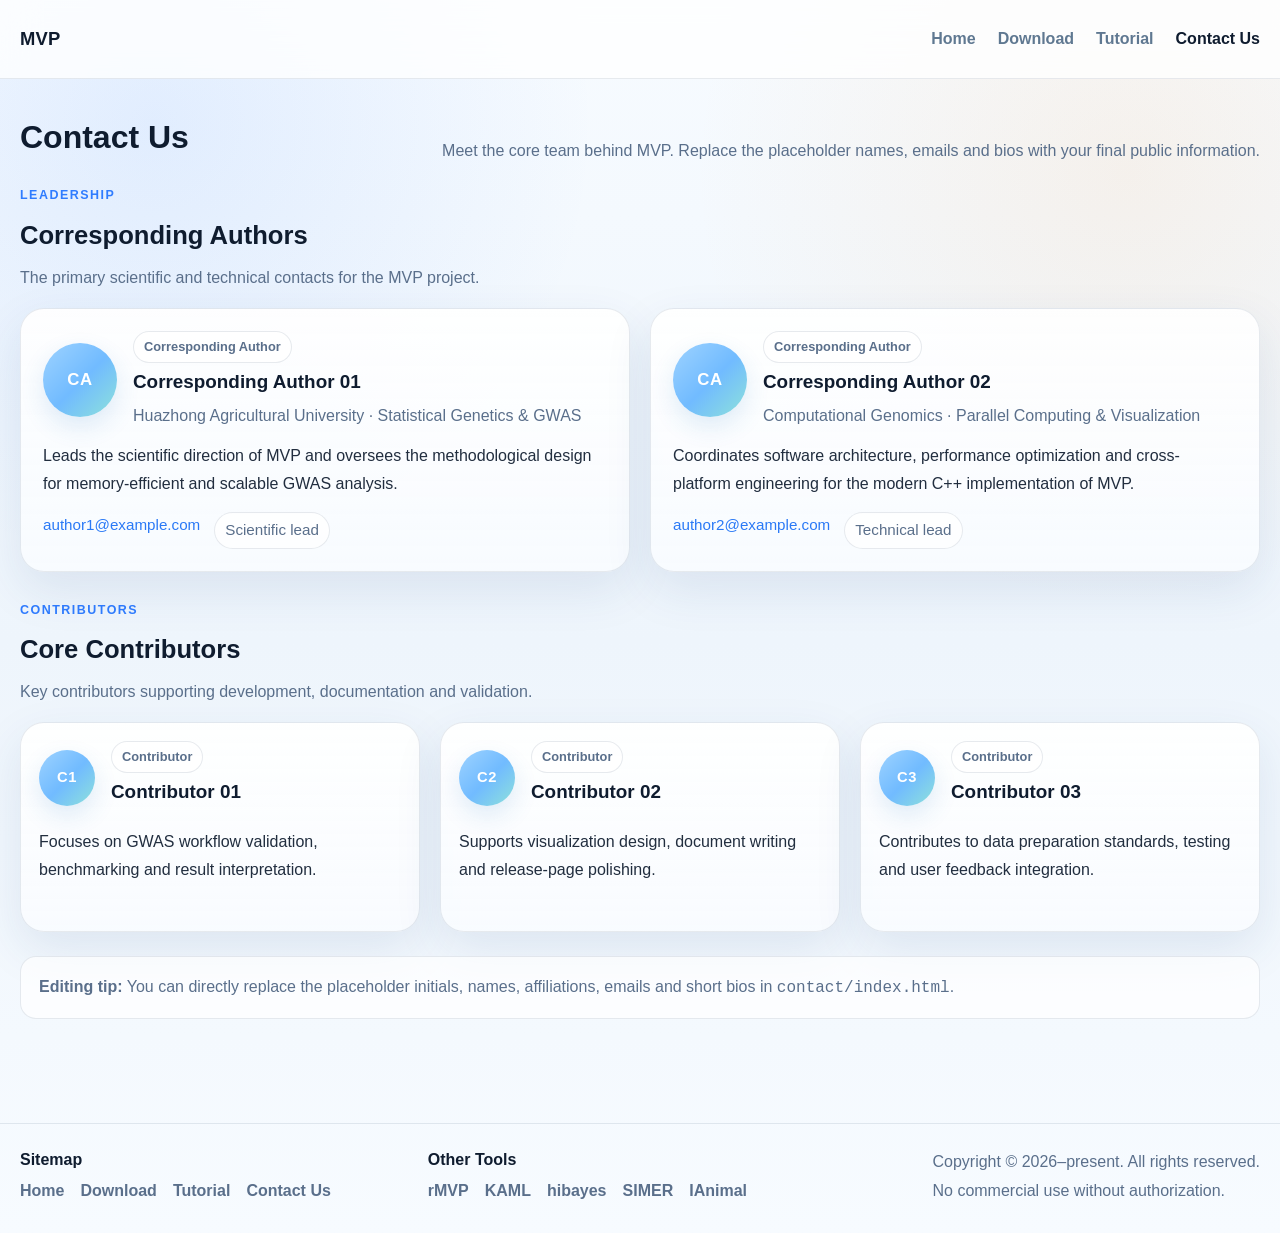
==== commit 5ef65d54: "Update layout and copyright information across multiple pages; enhance sidebar visibility and respon" ====
--- a/contact/index.html
+++ b/contact/index.html
@@ -13,7 +13,6 @@
       <a class="brand brand-text-only" href="/home/">
         <div>
           <strong>MVP</strong>
-          <span>Memory-efficient, Visualization-enhanced, and Parallel-accelerated GWAS</span>
         </div>
       </a>
       <nav class="site-nav">
@@ -158,12 +157,11 @@
     </section>
 
     <section class="footer-site-col footer-site-right">
-      <div class="footer-site-heading">MVP</div>
       <div class="footer-site-copy">
-        Copyright © 2021–present. MVP official website.
+        Copyright © 2026–present. All rights reserved.
       </div>
       <div class="footer-site-copy">
-        Memory-efficient, Visualization-enhanced, and Parallel-accelerated GWAS.
+        No commercial use without authorization.
       </div>
     </section>
   </div>
--- a/assets/css/style.css
+++ b/assets/css/style.css
@@ -861,4 +861,48 @@
   .clustrmaps-help{
     grid-template-columns:1fr;
   }
-}
+}\n\n/* home visitor map only */
+.visitor-map-single{
+  padding: 28px;
+  display: flex;
+  justify-content: center;
+  align-items: center;
+  min-height: 360px;
+}
+.visitor-map-embed{
+  width: 100%;
+  min-height: 300px;
+  display: flex;
+  justify-content: center;
+  align-items: center;
+}\n
+
+/* tutorial right sidebar secondary-only */
+.toc-section-label{
+  display:none !important;
+}
+
+/* wider global layout */
+.container{
+  width: min(1380px, calc(100% - 40px)) !important;
+}
+.narrow{
+  width: min(1120px, calc(100% - 40px)) !important;
+}
+.tutorial-layout{
+  grid-template-columns: 240px minmax(0, 1fr) 240px !important;
+}
+@media (max-width: 1180px){
+  .tutorial-layout{
+    grid-template-columns: 220px minmax(0, 1fr) !important;
+  }
+}
+@media (max-width: 860px){
+  .container,
+  .narrow{
+    width: min(100%, calc(100% - 24px)) !important;
+  }
+  .tutorial-layout{
+    grid-template-columns: 1fr !important;
+  }
+}
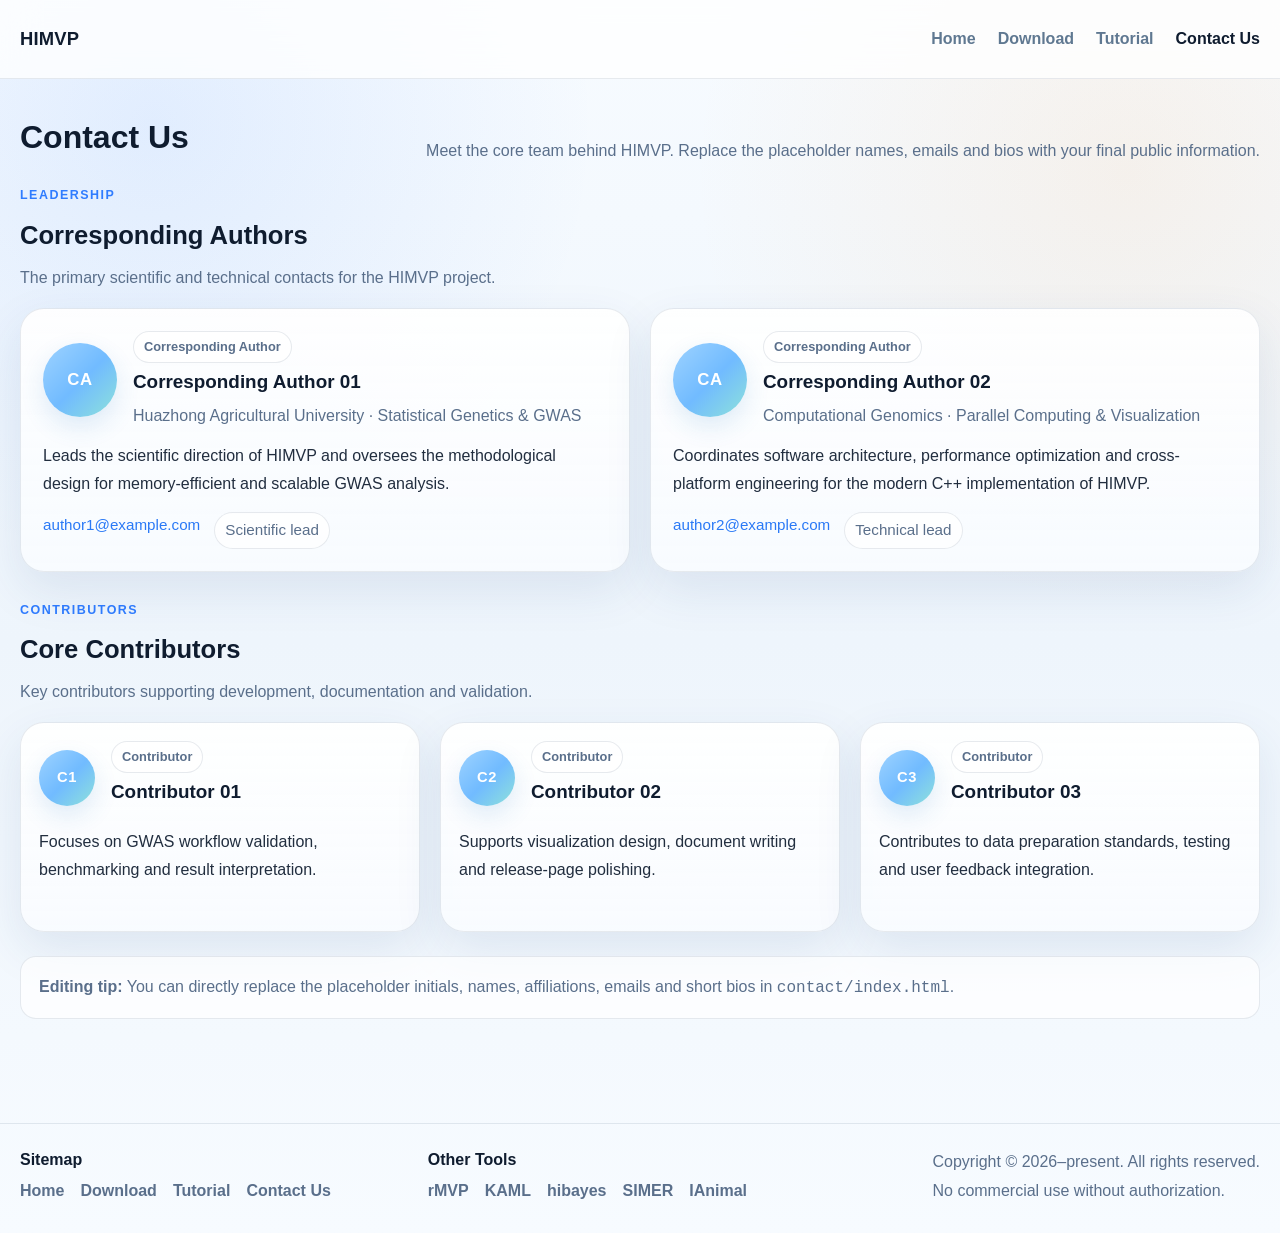
==== commit 1415bb84: "Refactor tutorial into chapter pages" ====
--- a/contact/index.html
+++ b/contact/index.html
@@ -3,8 +3,8 @@
 <head>
   <meta charset="UTF-8" />
   <meta name="viewport" content="width=device-width, initial-scale=1.0" />
-  <title>MVP | Contact Us</title>
-  <meta name="description" content="Contact page for the MVP project." />
+  <title>HIMVP | Contact Us</title>
+  <meta name="description" content="Contact page for the HIMVP project." />
   <link rel="stylesheet" href="/assets/css/style.css" />
 </head>
 <body>
@@ -12,7 +12,7 @@
     <div class="container nav-wrap">
       <a class="brand brand-text-only" href="/home/">
         <div>
-          <strong>MVP</strong>
+          <strong>HIMVP</strong>
         </div>
       </a>
       <nav class="site-nav">
@@ -28,14 +28,14 @@
     <div class="container">
       <div class="section-title">
         <h2>Contact Us</h2>
-        <p>Meet the core team behind MVP. Replace the placeholder names, emails and bios with your final public information.</p>
+        <p>Meet the core team behind HIMVP. Replace the placeholder names, emails and bios with your final public information.</p>
       </div>
 
       <section class="team-section">
         <div class="team-header">
           <div class="kicker">Leadership</div>
           <h3>Corresponding Authors</h3>
-          <p>The primary scientific and technical contacts for the MVP project.</p>
+          <p>The primary scientific and technical contacts for the HIMVP project.</p>
         </div>
 
         <div class="people-grid people-grid-authors">
@@ -49,7 +49,7 @@
               </div>
             </div>
             <p class="person-bio">
-              Leads the scientific direction of MVP and oversees the methodological design for memory-efficient and scalable GWAS analysis.
+              Leads the scientific direction of HIMVP and oversees the methodological design for memory-efficient and scalable GWAS analysis.
             </p>
             <div class="person-links">
               <a href="mailto:author1@example.com">author1@example.com</a>
@@ -67,7 +67,7 @@
               </div>
             </div>
             <p class="person-bio">
-              Coordinates software architecture, performance optimization and cross-platform engineering for the modern C++ implementation of MVP.
+              Coordinates software architecture, performance optimization and cross-platform engineering for the modern C++ implementation of HIMVP.
             </p>
             <div class="person-links">
               <a href="mailto:author2@example.com">author2@example.com</a>
--- a/assets/css/style.css
+++ b/assets/css/style.css
@@ -82,8 +82,35 @@
   border-radius:var(--radius);
   box-shadow:var(--shadow)
 }
-.hero-visual{padding:22px}
-.hero-visual .hero-logo{max-width:360px;margin:0 auto 18px}
+.hero-visual{padding:18px}
+.hero-logo-band{
+  margin-bottom:14px;
+  padding:8px 10px;
+  border-radius:18px;
+  background:linear-gradient(180deg, rgba(8,20,37,.92), rgba(11,28,49,.88));
+  border:1px solid rgba(105,183,255,.16);
+  box-shadow:0 12px 28px rgba(12,24,44,.18);
+}
+.hero-logo{
+  width:100%;
+  max-width:100%;
+  margin:0;
+  border-radius:14px;
+}
+.hero-dashboard-frame{
+  overflow:hidden;
+  border-radius:20px;
+  border:1px solid rgba(255,255,255,.09);
+  box-shadow:0 16px 42px rgba(34,71,128,.12);
+  background:rgba(255,255,255,.05);
+  aspect-ratio:1.42;
+}
+.hero-dashboard{
+  width:100%;
+  height:100%;
+  object-fit:cover;
+  object-position:center center;
+}
 .hero-stats{
   display:grid;grid-template-columns:repeat(3,1fr);gap:12px;margin-top:12px
 }
@@ -98,6 +125,53 @@
 .section-title{display:flex;align-items:end;justify-content:space-between;gap:14px;margin-bottom:20px}
 .section-title h2{font-size:2rem;margin:0}
 .section-title p{margin:0;color:var(--muted)}
+.capability-layout{
+  margin-top:8px;
+}
+.capability-tags{
+  display:flex;
+  flex-wrap:wrap;
+  gap:8px;
+  margin-top:18px;
+}
+.capability-tags span{
+  display:inline-flex;
+  align-items:center;
+  min-height:30px;
+  padding:5px 10px;
+  border-radius:999px;
+  color:#d8e9ff;
+  background:rgba(255,255,255,.06);
+  border:1px solid var(--line);
+  font-size:.84rem;
+  font-weight:700;
+  line-height:1.2;
+}
+.capability-grid{
+  display:grid;
+  grid-template-columns:repeat(2, minmax(0, 1fr));
+  gap:18px;
+}
+.capability-item{
+  display:flex;
+  flex-direction:column;
+  min-height:245px;
+  padding:24px;
+}
+.capability-item h3{
+  margin:12px 0 10px;
+  font-size:1.26rem;
+  line-height:1.25;
+}
+.capability-item p{
+  margin:0;
+  color:var(--muted);
+  line-height:1.65;
+}
+.capability-item .capability-tags{
+  margin-top:auto;
+  padding-top:22px;
+}
 .grid{display:grid;gap:20px}
 .grid-3{grid-template-columns:repeat(3,1fr)}
 .grid-2{grid-template-columns:repeat(2,1fr)}
@@ -120,12 +194,34 @@
   display:grid;grid-template-columns:1.05fr .95fr;gap:22px;align-items:stretch
 }
 .image-card{
-  padding:18px
-}
-.image-card img{
-  border-radius:18px;border:1px solid rgba(255,255,255,.09);box-shadow:var(--shadow)
-}
-.image-caption{margin-top:12px;color:var(--muted);font-size:.95rem}
+  padding:18px;
+  display:flex;
+  flex-direction:column;
+  gap:14px;
+}
+.showcase-image-frame{
+  display:grid;
+  place-items:center;
+  aspect-ratio:2.05;
+  padding:14px;
+  border-radius:18px;
+  border:1px solid rgba(255,255,255,.09);
+  background:rgba(255,255,255,.72);
+  box-shadow:var(--shadow);
+  overflow:hidden;
+}
+.showcase-image-frame-square{
+  width:min(100%, 320px);
+  aspect-ratio:1;
+  justify-self:center;
+}
+.showcase-image-frame img{
+  width:100%;
+  height:100%;
+  object-fit:contain;
+  border-radius:12px;
+}
+.image-caption{color:var(--muted);font-size:.95rem}
 .text-list{padding-left:20px;margin:12px 0 0}
 .text-list li+li{margin-top:8px}
 .metric-strip{
@@ -144,6 +240,59 @@
   padding:20px;border-radius:20px;
   background:#07131f;border:1px solid rgba(255,255,255,.11);
   overflow:auto
+}
+.code-copy-wrap{
+  position:relative;
+}
+.code-copy-btn{
+  position:absolute;
+  top:12px;
+  right:12px;
+  z-index:1;
+  width:30px;
+  height:30px;
+  padding:0;
+  display:inline-flex;
+  align-items:center;
+  justify-content:center;
+  border:1px solid rgba(255,255,255,.16);
+  border-radius:0;
+  background:rgba(10,24,40,.88);
+  color:#eaf2ff;
+  cursor:pointer;
+  opacity:1;
+  transition:opacity .16s ease, background .16s ease, border-color .16s ease, color .16s ease;
+}
+.code-copy-btn:hover{
+  background:rgba(21,42,67,.94);
+}
+.code-copy-btn:focus-visible{
+  outline:2px solid #69b7ff;
+  outline-offset:2px;
+}
+.code-copy-icon{
+  width:16px;
+  height:16px;
+  pointer-events:none;
+}
+.code-copy-btn[data-copy-state="copied"]{
+  color:#8dd9b0;
+  border-color:rgba(141,217,176,.35);
+}
+.code-copy-btn[data-copy-state="failed"]{
+  color:#ffb2b2;
+  border-color:rgba(255,178,178,.35);
+}
+@media (hover:hover) and (pointer:fine){
+  .code-copy-btn{
+    opacity:0;
+  }
+  .code-copy-btn:hover,
+  .code-copy-btn:focus-visible,
+  .code-copy-btn[data-copy-state="copied"],
+  .code-copy-btn[data-copy-state="failed"]{
+    opacity:1;
+  }
 }
 pre{margin:0;color:#d8ebff;font-size:.95rem;line-height:1.65}
 code{font-family:ui-monospace,SFMono-Regular,Menlo,Consolas,monospace}
@@ -176,6 +325,12 @@
 .mt-20{margin-top:20px}
 .mt-24{margin-top:24px}
 @media (max-width:980px){
+  .capability-grid{
+    grid-template-columns:1fr;
+  }
+  .capability-item{
+    min-height:unset;
+  }
   .hero-grid,.showcase,.split,.logo-gallery,.contact-card,.grid-3,.grid-2,.metric-strip{grid-template-columns:1fr}
   .nav-wrap{padding:14px 0;flex-direction:column;align-items:flex-start}
   .hero{padding-top:44px}
@@ -262,6 +417,40 @@
   color:var(--muted);
   font-size:1.03rem;
   margin:0 0 20px;
+}
+.tutorial-overview{
+  padding:30px 34px;
+  margin-bottom:22px;
+}
+.tutorial-overview h2{
+  margin:8px 0 10px;
+  font-size:2rem;
+}
+.tutorial-overview-grid{
+  display:grid;
+  grid-template-columns:repeat(3, minmax(0, 1fr));
+  gap:18px;
+}
+.tutorial-overview-card{
+  display:flex;
+  flex-direction:column;
+  gap:10px;
+  min-height:185px;
+  padding:22px;
+  color:var(--text);
+  transition:.18s ease;
+}
+.tutorial-overview-card:hover{
+  text-decoration:none;
+  transform:translateY(-1px);
+}
+.tutorial-overview-card strong{
+  font-size:1.15rem;
+  line-height:1.3;
+}
+.tutorial-overview-card span:last-child{
+  color:var(--muted);
+  line-height:1.6;
 }
 .doc-kicker{
   color:#7ec0ff;
@@ -410,6 +599,15 @@
   }
 
   .eyebrow{color:#2b4665}
+  .chip{
+    color:#4d6480;
+    border-color:rgba(20,50,90,.14);
+  }
+  .capability-tags span{
+    color:#24517f;
+    background:rgba(47,124,255,.08);
+    border-color:rgba(47,124,255,.18);
+  }
   .btn-secondary{
     color:#163454;
     background:rgba(255,255,255,.72);
@@ -433,6 +631,14 @@
   .code{
     background:#f7fbff;
     border-color:rgba(20,50,90,.10);
+  }
+  .code-copy-btn{
+    background:rgba(255,255,255,.92);
+    color:#143250;
+    border-color:rgba(20,50,80,.14);
+  }
+  .code-copy-btn:hover{
+    background:#ffffff;
   }
   pre{color:#1c3350}
 
@@ -715,6 +921,10 @@
   .source-bar{
     background:rgba(20,50,90,.08);
   }
+  .showcase-image-frame{
+    background:rgba(255,255,255,.90);
+    border-color:rgba(20,50,90,.08);
+  }
   .analytics-number{
     color:#102038;
   }
@@ -896,6 +1106,9 @@
   .tutorial-layout{
     grid-template-columns: 220px minmax(0, 1fr) !important;
   }
+  .tutorial-overview-grid{
+    grid-template-columns: repeat(2, minmax(0, 1fr));
+  }
 }
 @media (max-width: 860px){
   .container,
@@ -905,4 +1118,10 @@
   .tutorial-layout{
     grid-template-columns: 1fr !important;
   }
-}
+  .tutorial-overview{
+    padding: 24px 20px;
+  }
+  .tutorial-overview-grid{
+    grid-template-columns: 1fr;
+  }
+}
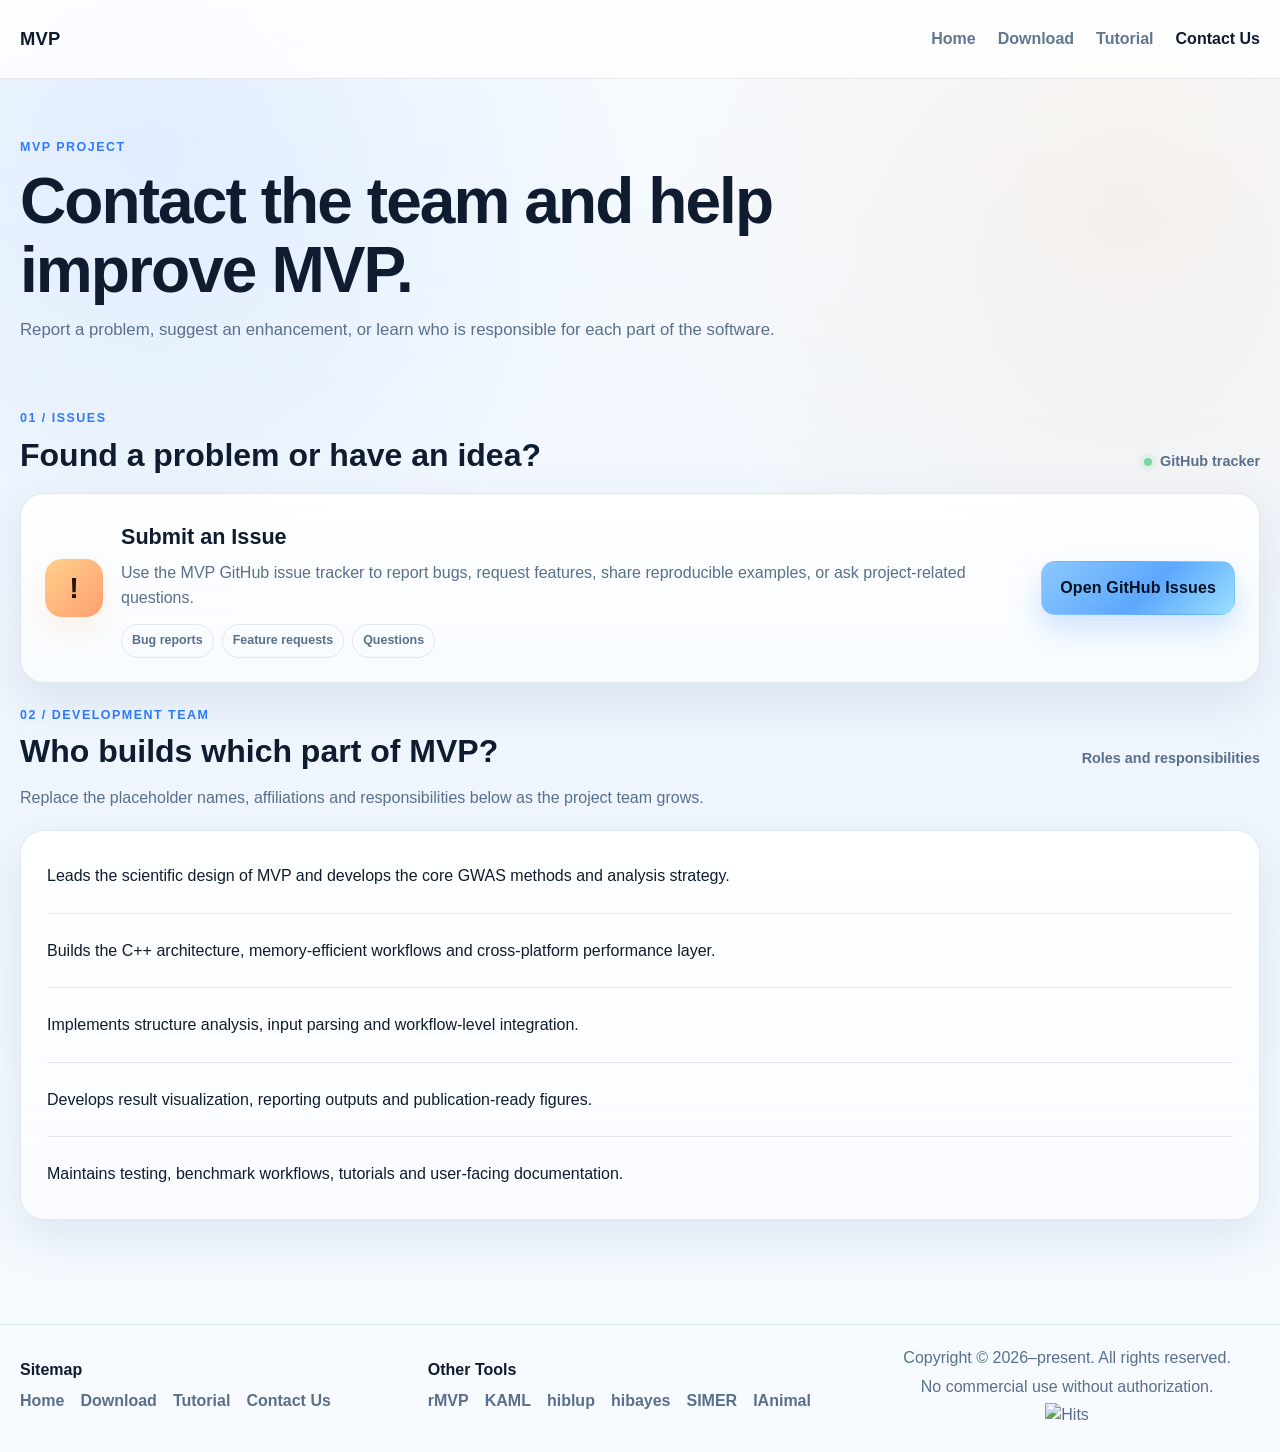
==== commit 624bb9ce: "Update tutorial content to reflect rebranding from HIMVP to MVP - Changed title and meta description" ====
--- a/contact/index.html
+++ b/contact/index.html
@@ -3,8 +3,8 @@
 <head>
   <meta charset="UTF-8" />
   <meta name="viewport" content="width=device-width, initial-scale=1.0" />
-  <title>HIMVP | Contact Us</title>
-  <meta name="description" content="Contact page for the HIMVP project." />
+  <title>MVP | Contact Us</title>
+  <meta name="description" content="Contact page for the MVP project." />
   <link rel="stylesheet" href="/assets/css/style.css" />
 </head>
 <body>
@@ -12,7 +12,7 @@
     <div class="container nav-wrap">
       <a class="brand brand-text-only" href="/home/">
         <div>
-          <strong>HIMVP</strong>
+          <strong>MVP</strong>
         </div>
       </a>
       <nav class="site-nav">
@@ -24,111 +24,72 @@
     </div>
   </header>
 
-  <main class="section">
+  <main class="contact-page section">
     <div class="container">
-      <div class="section-title">
-        <h2>Contact Us</h2>
-        <p>Meet the core team behind HIMVP. Replace the placeholder names, emails and bios with your final public information.</p>
-      </div>
+      <header class="contact-intro">
+        <div>
+          <div class="kicker">MVP project</div>
+          <h1>Contact the team and help improve MVP.</h1>
+          <p>Report a problem, suggest an enhancement, or learn who is responsible for each part of the software.</p>
+        </div>
+      </header>
 
-      <section class="team-section">
-        <div class="team-header">
-          <div class="kicker">Leadership</div>
-          <h3>Corresponding Authors</h3>
-          <p>The primary scientific and technical contacts for the HIMVP project.</p>
+      <section class="contact-section issue-section" aria-labelledby="issues-title">
+        <div class="contact-section-heading">
+          <div>
+            <div class="kicker">01 / Issues</div>
+            <h2 id="issues-title">Found a problem or have an idea?</h2>
+          </div>
+          <span class="issue-label"><span></span> GitHub tracker</span>
         </div>
-
-        <div class="people-grid people-grid-authors">
-          <article class="person-card person-card-author panel">
-            <div class="person-top">
-              <div class="avatar avatar-lg">CA</div>
-              <div class="person-meta">
-                <div class="person-role">Corresponding Author</div>
-                <h4>Corresponding Author 01</h4>
-                <p class="person-affiliation">Huazhong Agricultural University · Statistical Genetics & GWAS</p>
-              </div>
-            </div>
-            <p class="person-bio">
-              Leads the scientific direction of HIMVP and oversees the methodological design for memory-efficient and scalable GWAS analysis.
-            </p>
-            <div class="person-links">
-              <a href="mailto:author1@example.com">author1@example.com</a>
-              <span>Scientific lead</span>
-            </div>
-          </article>
-
-          <article class="person-card person-card-author panel">
-            <div class="person-top">
-              <div class="avatar avatar-lg">CA</div>
-              <div class="person-meta">
-                <div class="person-role">Corresponding Author</div>
-                <h4>Corresponding Author 02</h4>
-                <p class="person-affiliation">Computational Genomics · Parallel Computing & Visualization</p>
-              </div>
-            </div>
-            <p class="person-bio">
-              Coordinates software architecture, performance optimization and cross-platform engineering for the modern C++ implementation of HIMVP.
-            </p>
-            <div class="person-links">
-              <a href="mailto:author2@example.com">author2@example.com</a>
-              <span>Technical lead</span>
-            </div>
-          </article>
+        <div class="issue-panel panel">
+          <div class="issue-symbol">!</div>
+          <div class="issue-copy">
+            <h3>Submit an Issue</h3>
+            <p>Use the MVP GitHub issue tracker to report bugs, request features, share reproducible examples, or ask project-related questions.</p>
+            <div class="issue-tags"><span>Bug reports</span><span>Feature requests</span><span>Questions</span></div>
+          </div>
+          <a class="btn btn-primary" href="https://github.com/mvp-cpp/mvp/issues" target="_blank" rel="noopener noreferrer">Open GitHub Issues</a>
         </div>
       </section>
 
-      <section class="team-section team-section-secondary">
-        <div class="team-header">
-          <div class="kicker">Contributors</div>
-          <h3>Core Contributors</h3>
-          <p>Key contributors supporting development, documentation and validation.</p>
+      <section class="contact-section team-section" aria-labelledby="team-title">
+        <div class="contact-section-heading">
+          <div>
+            <div class="kicker">02 / Development team</div>
+            <h2 id="team-title">Who builds which part of MVP?</h2>
+          </div>
+          <span class="team-update-label">Roles and responsibilities</span>
         </div>
+        <p class="team-lead">Replace the placeholder names, affiliations and responsibilities below as the project team grows.</p>
 
-        <div class="people-grid people-grid-contributors">
-          <article class="person-card person-card-contributor panel">
-            <div class="person-top">
-              <div class="avatar avatar-sm">C1</div>
-              <div class="person-meta">
-                <div class="person-role">Contributor</div>
-                <h4>Contributor 01</h4>
-              </div>
+        <div class="contribution-board panel">
+          <div class="contribution-entry">
+            <div class="contribution-content">
+              <div class="contribution-text">Leads the scientific design of MVP and develops the core GWAS methods and analysis strategy.</div>
             </div>
-            <p class="person-bio">
-              Focuses on GWAS workflow validation, benchmarking and result interpretation.
-            </p>
-          </article>
-
-          <article class="person-card person-card-contributor panel">
-            <div class="person-top">
-              <div class="avatar avatar-sm">C2</div>
-              <div class="person-meta">
-                <div class="person-role">Contributor</div>
-                <h4>Contributor 02</h4>
-              </div>
+          </div>
+          <div class="contribution-entry">
+            <div class="contribution-content">
+              <div class="contribution-text">Builds the C++ architecture, memory-efficient workflows and cross-platform performance layer.</div>
             </div>
-            <p class="person-bio">
-              Supports visualization design, document writing and release-page polishing.
-            </p>
-          </article>
-
-          <article class="person-card person-card-contributor panel">
-            <div class="person-top">
-              <div class="avatar avatar-sm">C3</div>
-              <div class="person-meta">
-                <div class="person-role">Contributor</div>
-                <h4>Contributor 03</h4>
-              </div>
+          </div>
+          <div class="contribution-entry">
+            <div class="contribution-content">
+              <div class="contribution-text">Implements structure analysis, input parsing and workflow-level integration.</div>
             </div>
-            <p class="person-bio">
-              Contributes to data preparation standards, testing and user feedback integration.
-            </p>
-          </article>
+          </div>
+          <div class="contribution-entry">
+            <div class="contribution-content">
+              <div class="contribution-text">Develops result visualization, reporting outputs and publication-ready figures.</div>
+            </div>
+          </div>
+          <div class="contribution-entry">
+            <div class="contribution-content">
+              <div class="contribution-text">Maintains testing, benchmark workflows, tutorials and user-facing documentation.</div>
+            </div>
+          </div>
         </div>
-      </section>
-
-      <section class="team-note note mt-24">
-        <strong>Editing tip:</strong>
-        You can directly replace the placeholder initials, names, affiliations, emails and short bios in <code>contact/index.html</code>.
       </section>
     </div>
   </main>
@@ -150,6 +111,7 @@
       <div class="footer-site-links">
         <a href="https://github.com/xiaolei-lab/rMVP" target="_blank" rel="noopener noreferrer">rMVP</a>
         <a href="https://github.com/YinLiLin/KAML" target="_blank" rel="noopener noreferrer">KAML</a>
+        <a href="https://www.hiblup.com" target="_blank" rel="noopener noreferrer">hiblup</a>
         <a href="https://github.com/YinLiLin/hibayes" target="_blank" rel="noopener noreferrer">hibayes</a>
         <a href="https://github.com/xiaolei-lab/SIMER" target="_blank" rel="noopener noreferrer">SIMER</a>
         <a href="https://ianimal.pro/" target="_blank" rel="noopener noreferrer">IAnimal</a>
@@ -163,8 +125,11 @@
       <div class="footer-site-copy">
         No commercial use without authorization.
       </div>
+      <div class="footer-site-copy footer-hits-row">
+        <img alt="Hits" src="https://hits.sh/mvp-cpp.github.io.svg?view=today-total&label=Today%2FTotal%20Visitors&color=007ec6&labelColor=ffffff"/>
+      </div>
     </section>
   </div>
 </footer>
 <script src="/assets/js/site.js"></script>
-</body></html>+</body></html>
--- a/assets/css/style.css
+++ b/assets/css/style.css
@@ -47,9 +47,71 @@
 .site-nav{display:flex;align-items:center;gap:22px;flex-wrap:wrap}
 .site-nav a{color:#d5e5ff;font-weight:600;opacity:.86}
 .site-nav a.active,.site-nav a:hover{opacity:1;color:#fff;text-decoration:none}
-.hero{padding:72px 0 42px}
+.site-header .brand,
+.site-nav a,
+.footer-site-links a{
+  position: relative;
+  isolation: isolate;
+  transition: color .2s ease, opacity .2s ease, transform .2s ease;
+}
+.site-header .brand::before,
+.site-nav a::before,
+.footer-site-links a::before{
+  content:"";
+  position:absolute;
+  inset:-8px -12px;
+  z-index:-1;
+  border-radius:14px;
+  background:linear-gradient(135deg,#8bc8ff 0%,#5ca7ff 55%,#9ae0ff 100%);
+  box-shadow:0 14px 28px rgba(82,155,255,.26);
+  opacity:0;
+  transform:scale(.92);
+  transition:opacity .2s ease, transform .2s ease;
+}
+.site-header .brand:hover,
+.site-header .brand:focus-visible,
+.site-nav a:hover,
+.site-nav a:focus-visible,
+.footer-site-links a:hover,
+.footer-site-links a:focus-visible{
+  color:#03101d;
+  opacity:1;
+  text-decoration:none;
+  transform:translateY(-1px);
+}
+.site-header .brand:hover::before,
+.site-header .brand:focus-visible::before,
+.site-nav a:hover::before,
+.site-nav a:focus-visible::before,
+.footer-site-links a:hover::before,
+.footer-site-links a:focus-visible::before{
+  opacity:1;
+  transform:scale(1);
+}
+.site-header .brand:hover span,
+.site-header .brand:focus-visible span{
+  color:#03101d;
+}
+.home-page .hero{
+  position:relative;
+  isolation:isolate;
+  min-height:max(416px, 48.7vw);
+  padding:72px 0 42px;
+}
+.home-page .hero::before{
+  content:"";
+  position:absolute;
+  z-index:-1;
+  inset:0;
+  background:url("/assets/img/background.png") center bottom / cover no-repeat;
+  opacity:.22;
+  pointer-events:none;
+}
+.home-page main > .hero + .section{
+  padding-top:56px;
+}
 .hero-grid{
-  display:grid;grid-template-columns:1.12fr .88fr;gap:28px;align-items:center
+  display:block
 }
 .eyebrow{
   display:inline-flex;align-items:center;gap:10px;
@@ -58,11 +120,11 @@
   font-weight:700;font-size:.9rem
 }
 .hero h1{
-  font-size:clamp(2.6rem, 5vw, 4.4rem);
+  font-size:clamp(3.25rem, 6.2vw, 5.2rem);
   line-height:1.04;margin:18px 0 18px;letter-spacing:-0.03em
 }
 .hero p{font-size:1.08rem;color:var(--muted);max-width:730px;margin:0 0 26px}
-.hero-actions{display:flex;gap:14px;flex-wrap:wrap}
+.hero-actions{display:flex;justify-content:center;gap:14px;flex-wrap:wrap}
 .btn{
   display:inline-flex;align-items:center;justify-content:center;
   padding:12px 18px;border-radius:14px;font-weight:800;letter-spacing:.01em;
@@ -75,6 +137,13 @@
 }
 .btn-secondary{
   color:#eef5ff;background:rgba(255,255,255,.06);border-color:var(--line)
+}
+.btn-secondary:hover,
+.btn-secondary:focus-visible{
+  color:#03101d;
+  background:linear-gradient(135deg,#8bc8ff 0%,#5ca7ff 55%,#9ae0ff 100%);
+  border-color:transparent;
+  box-shadow:0 14px 28px rgba(82,155,255,.26);
 }
 .panel{
   background:linear-gradient(180deg,rgba(255,255,255,.08),rgba(255,255,255,.05));
@@ -82,45 +151,6 @@
   border-radius:var(--radius);
   box-shadow:var(--shadow)
 }
-.hero-visual{padding:18px}
-.hero-logo-band{
-  margin-bottom:14px;
-  padding:8px 10px;
-  border-radius:18px;
-  background:linear-gradient(180deg, rgba(8,20,37,.92), rgba(11,28,49,.88));
-  border:1px solid rgba(105,183,255,.16);
-  box-shadow:0 12px 28px rgba(12,24,44,.18);
-}
-.hero-logo{
-  width:100%;
-  max-width:100%;
-  margin:0;
-  border-radius:14px;
-}
-.hero-dashboard-frame{
-  overflow:hidden;
-  border-radius:20px;
-  border:1px solid rgba(255,255,255,.09);
-  box-shadow:0 16px 42px rgba(34,71,128,.12);
-  background:rgba(255,255,255,.05);
-  aspect-ratio:1.42;
-}
-.hero-dashboard{
-  width:100%;
-  height:100%;
-  object-fit:cover;
-  object-position:center center;
-}
-.hero-stats{
-  display:grid;grid-template-columns:repeat(3,1fr);gap:12px;margin-top:12px
-}
-.stat{
-  padding:14px;border-radius:18px;background:rgba(255,255,255,.06);
-  border:1px solid rgba(255,255,255,.09)
-}
-.stat strong{display:block;font-size:1.2rem}
-.stat span{color:var(--muted);font-size:.9rem}
-.hero-grid .small-note{font-size:.94rem;color:var(--muted);margin-top:12px}
 .section{padding:30px 0 64px}
 .section-title{display:flex;align-items:end;justify-content:space-between;gap:14px;margin-bottom:20px}
 .section-title h2{font-size:2rem;margin:0}
@@ -149,7 +179,7 @@
 }
 .capability-grid{
   display:grid;
-  grid-template-columns:repeat(2, minmax(0, 1fr));
+  grid-template-columns:repeat(3, minmax(0, 1fr));
   gap:18px;
 }
 .capability-item{
@@ -157,6 +187,45 @@
   flex-direction:column;
   min-height:245px;
   padding:24px;
+}
+.capability-title{
+  margin-bottom:14px;
+  text-transform:none;
+  letter-spacing:.04em;
+  font-size:1.02rem;
+  line-height:1.25;
+}
+.capability-title::first-letter{
+  font-size:1.35em;
+}
+.capability-logo{
+  display:flex;
+  justify-content:center;
+  align-items:center;
+  margin:6px 0 18px;
+  color:#5ca7ff;
+}
+.capability-logo svg{
+  width:118px;
+  height:118px;
+  display:block;
+  margin-inline:auto;
+  fill:none;
+  stroke:currentColor;
+  stroke-width:2.8;
+  stroke-linecap:round;
+  stroke-linejoin:round;
+}
+.capability-logo-parallel svg{
+  width:132px;
+  height:132px;
+}
+.capability-logo text{
+  fill:currentColor;
+  stroke:none;
+  font-size:14px;
+  font-weight:800;
+  font-family:Inter, Arial, sans-serif;
 }
 .capability-item h3{
   margin:12px 0 10px;
@@ -331,9 +400,17 @@
   .capability-item{
     min-height:unset;
   }
-  .hero-grid,.showcase,.split,.logo-gallery,.contact-card,.grid-3,.grid-2,.metric-strip{grid-template-columns:1fr}
+  .showcase,.split,.logo-gallery,.contact-card,.grid-3,.grid-2,.metric-strip{grid-template-columns:1fr}
   .nav-wrap{padding:14px 0;flex-direction:column;align-items:flex-start}
-  .hero{padding-top:44px}
+  .home-page .hero{
+    min-height:416px;
+    padding-top:44px;
+  }
+  .home-page .hero::before{
+    background-size:cover;
+    background-position:center bottom;
+    opacity:.18;
+  }
 }
 
 /* tutorial document layout */
@@ -947,7 +1024,7 @@
 /* footer site style */
 .footer-site{
   margin-top: 40px;
-  padding: 26px 0 30px;
+  padding: 21px 0 24px;
   background: transparent;
   border-top: 1px solid var(--line);
 }
@@ -955,14 +1032,14 @@
   display: grid;
   grid-template-columns: 1fr 1.1fr 1fr;
   gap: 22px;
-  align-items: start;
+  align-items: center;
 }
 .footer-site-col{
   min-width: 0;
 }
 .footer-site-right{
-  justify-self: end;
-  text-align: left;
+  justify-self: center;
+  text-align: center;
 }
 .footer-site-heading{
   margin: 0 0 10px;
@@ -986,11 +1063,24 @@
   font-weight: 600;
 }
 .footer-site-links a:hover{
-  color: var(--text);
+  color: #03101d;
   text-decoration: none;
 }
 .footer-site-copy + .footer-site-copy{
   margin-top: 4px;
+}
+.footer-hits-row{
+  display: flex;
+  justify-content: center;
+  align-items: center;
+}
+.footer-hits-row a{
+  display: inline-flex;
+  justify-content: center;
+  align-items: center;
+}
+.footer-hits-row img{
+  display: inline-block;
 }
 
 /* home ClustrMaps section */
@@ -1071,21 +1161,7 @@
   .clustrmaps-help{
     grid-template-columns:1fr;
   }
-}\n\n/* home visitor map only */
-.visitor-map-single{
-  padding: 28px;
-  display: flex;
-  justify-content: center;
-  align-items: center;
-  min-height: 360px;
-}
-.visitor-map-embed{
-  width: 100%;
-  min-height: 300px;
-  display: flex;
-  justify-content: center;
-  align-items: center;
-}\n
+}
 
 /* tutorial right sidebar secondary-only */
 .toc-section-label{
@@ -1115,6 +1191,9 @@
   .narrow{
     width: min(100%, calc(100% - 24px)) !important;
   }
+  .hero h1{
+    font-size:clamp(3.7rem, 14vw, 5rem);
+  }
   .tutorial-layout{
     grid-template-columns: 1fr !important;
   }
@@ -1125,3 +1204,137 @@
     grid-template-columns: 1fr;
   }
 }
+
+/* download page */
+.download-intro{
+  display:flex;
+  align-items:flex-end;
+  justify-content:space-between;
+  gap:28px;
+  padding:28px 0 44px;
+}
+.download-intro h1{
+  max-width:720px;
+  margin:8px 0 10px;
+  font-size:clamp(2.4rem, 5vw, 4.4rem);
+  line-height:1.08;
+  letter-spacing:-.03em;
+}
+.download-intro p{max-width:none;margin:0;color:var(--muted);font-size:1.05rem}
+.download-section{margin-top:22px}
+.download-section-heading{
+  display:flex;
+  align-items:flex-end;
+  justify-content:space-between;
+  gap:20px;
+  margin-bottom:18px;
+}
+.download-section-heading h2{margin:6px 0 0;font-size:2rem;line-height:1.2}
+.download-status,.download-history-label{
+  display:inline-flex;
+  align-items:center;
+  gap:8px;
+  color:var(--muted);
+  font-size:.9rem;
+  font-weight:700;
+}
+.download-status span{width:8px;height:8px;border-radius:50%;background:var(--teal);box-shadow:0 0 0 5px rgba(76,224,210,.12)}
+.download-groups{display:grid;grid-template-columns:1.12fr .88fr;gap:18px}
+.download-group{padding:24px}
+.download-group-header{display:flex;align-items:center;gap:14px;padding-bottom:20px;border-bottom:1px solid var(--line)}
+.download-group-header h3{margin:0 0 3px;font-size:1.35rem}
+.download-group-header p{margin:0;color:var(--muted);font-size:.9rem;line-height:1.45}
+.compute-mark{
+  display:grid;place-items:center;
+  width:58px;height:58px;flex:0 0 auto;
+  border-radius:17px;
+  color:#06111e;
+  font-size:.76rem;
+  font-weight:900;
+  letter-spacing:.05em;
+}
+.compute-mark-cpu{background:linear-gradient(135deg,#8bc8ff,#5ce0d0);box-shadow:0 10px 24px rgba(76,224,210,.16)}
+.compute-mark-gpu{background:linear-gradient(135deg,#ffd08b,#ff9f70);box-shadow:0 10px 24px rgba(255,183,106,.16)}
+.platform-list{display:grid;gap:10px;padding-top:18px}
+.platform-row{display:grid;grid-template-columns:48px minmax(0,1fr) auto auto;align-items:center;gap:12px;padding:13px 0}
+.platform-row + .platform-row{border-top:1px solid rgba(255,255,255,.08)}
+.platform-icon{display:grid;place-items:center;width:42px;height:32px;border:1px solid rgba(139,200,255,.22);border-radius:9px;color:#9ed5ff;font-size:.68rem;font-weight:900;letter-spacing:.06em}
+.platform-icon-gpu{border-color:rgba(255,183,106,.28);color:#ffd092}
+.platform-copy h4{margin:0;font-size:1rem;line-height:1.25}
+.platform-copy p{margin:3px 0 0;color:var(--muted);font-size:.82rem;line-height:1.3}
+.platform-version{color:var(--muted);font:700 .78rem ui-monospace,SFMono-Regular,Menlo,Consolas,monospace;white-space:nowrap}
+.btn-small{padding:8px 12px;border-radius:10px;font-size:.82rem;white-space:nowrap}
+.download-note{margin:16px 0 0;padding-top:14px;border-top:1px solid var(--line);color:var(--muted);font-size:.82rem}
+.gpu-requirements{display:grid;gap:2px;margin-top:18px;padding:13px 14px;border-left:3px solid var(--gold);background:rgba(255,183,106,.07);color:var(--muted);font-size:.84rem;line-height:1.5}
+.gpu-requirements strong{color:var(--text);font-size:.86rem}
+.changelog-section{padding-top:28px}
+.release-timeline{position:relative;display:grid;gap:18px}
+.release-timeline::before{content:"";position:absolute;left:170px;top:20px;bottom:20px;width:1px;background:linear-gradient(var(--blue),rgba(105,183,255,.08))}
+.release-entry{display:grid;grid-template-columns:150px minmax(0,1fr);gap:40px;position:relative}
+.release-date{padding-top:23px;text-align:right;color:var(--muted);font-size:.82rem}
+.release-date strong{display:block;color:var(--text);font:800 1rem ui-monospace,SFMono-Regular,Menlo,Consolas,monospace}
+.release-date span{display:block;margin-top:3px}
+.release-body{position:relative;padding:22px 24px;border:1px solid var(--line);border-radius:18px;background:linear-gradient(180deg,rgba(255,255,255,.07),rgba(255,255,255,.04))}
+.release-body::before{content:"";position:absolute;left:-29px;top:28px;width:11px;height:11px;border-radius:50%;background:var(--blue);border:3px solid var(--bg-2);box-shadow:0 0 0 4px rgba(105,183,255,.18)}
+.release-body h3{margin:0;font-size:1.25rem}
+.release-summary{margin:5px 0 18px;color:var(--muted)}
+.release-columns{display:grid;grid-template-columns:1fr 1fr;gap:24px}
+.release-columns h4{margin:0 0 6px;color:#8bc8ff;font-size:.8rem;text-transform:uppercase;letter-spacing:.1em}
+.release-columns ul{margin:0;padding-left:18px;color:var(--muted)}
+.release-columns li + li{margin-top:5px}
+@media (prefers-color-scheme: light){
+  .platform-row + .platform-row{border-top-color:rgba(20,50,90,.08)}
+  .release-body{background:linear-gradient(180deg,rgba(255,255,255,.9),rgba(249,252,255,.82))}
+  .release-body::before{border-color:#ecf3fc}
+  .gpu-requirements{background:rgba(244,162,75,.08)}
+}
+@media (max-width: 760px){
+  .download-intro{display:block;padding:20px 0 32px}
+  .download-intro .btn{margin-top:20px}
+  .download-section-heading{display:block}
+  .download-status,.download-history-label{margin-top:10px}
+  .download-groups{grid-template-columns:1fr}
+  .download-group{padding:20px 16px}
+  .platform-row{grid-template-columns:42px minmax(0,1fr) auto}
+  .platform-version{grid-column:2;grid-row:2}
+  .platform-row .btn{grid-column:3;grid-row:1 / span 2}
+  .release-timeline::before{left:6px}
+  .release-entry{display:block;padding-left:28px}
+  .release-date{padding:0 0 10px;text-align:left}
+  .release-body::before{left:-28px;top:25px}
+  .release-columns{grid-template-columns:1fr;gap:16px}
+}
+
+/* contact page */
+.contact-intro{padding:28px 0 42px}
+.contact-intro h1{max-width:820px;margin:8px 0 10px;font-size:clamp(2.5rem,5vw,4.5rem);line-height:1.08;letter-spacing:-.03em}
+.contact-intro p{margin:0;color:var(--muted);font-size:1.05rem}
+.contact-section{margin-top:22px}
+.contact-section-heading{display:flex;align-items:flex-end;justify-content:space-between;gap:20px;margin-bottom:18px}
+.contact-section-heading h2{margin:6px 0 0;font-size:2rem;line-height:1.2}
+.issue-label,.team-update-label{color:var(--muted);font-size:.9rem;font-weight:700}
+.issue-label{display:inline-flex;align-items:center;gap:8px}
+.issue-label span{width:8px;height:8px;border-radius:50%;background:#7ed6a4;box-shadow:0 0 0 5px rgba(126,214,164,.12)}
+.issue-panel{display:grid;grid-template-columns:58px minmax(0,1fr) auto;align-items:center;gap:18px;padding:24px}
+.issue-symbol{display:grid;place-items:center;width:58px;height:58px;border-radius:17px;background:linear-gradient(135deg,#ffcf8a,#ff9f70);color:#281507;font-size:1.8rem;font-weight:900;box-shadow:0 12px 28px rgba(255,183,106,.16)}
+.issue-copy h3{margin:0 0 4px;font-size:1.35rem}
+.issue-copy p{margin:0;color:var(--muted);line-height:1.6}
+.issue-tags{display:flex;flex-wrap:wrap;gap:8px;margin-top:13px}
+.issue-tags span{padding:5px 10px;border:1px solid var(--line);border-radius:999px;color:var(--muted);font-size:.78rem;font-weight:700}
+.team-lead{margin:-5px 0 18px;color:var(--muted)}
+.contribution-board{padding:8px 26px}
+.contribution-entry{padding:24px 0}
+.contribution-entry + .contribution-entry{border-top:1px solid var(--line)}
+.contribution-content h3{margin:0;font-size:1.18rem;line-height:1.35}
+.contribution-content p{margin:4px 0 10px;color:var(--muted);font-size:.88rem}
+.contribution-text{color:var(--text);line-height:1.6}
+@media (max-width: 760px){
+  .contact-intro{padding:20px 0 32px}
+  .contact-section-heading{display:block}
+  .issue-label,.team-update-label{display:inline-block;margin-top:10px}
+  .issue-panel{grid-template-columns:46px minmax(0,1fr);padding:20px 16px}
+  .issue-symbol{width:46px;height:46px;border-radius:14px;font-size:1.4rem}
+  .issue-panel .btn{grid-column:1 / -1;justify-self:start}
+  .contribution-board{padding:4px 16px}
+  .contribution-entry{padding:20px 0}
+}
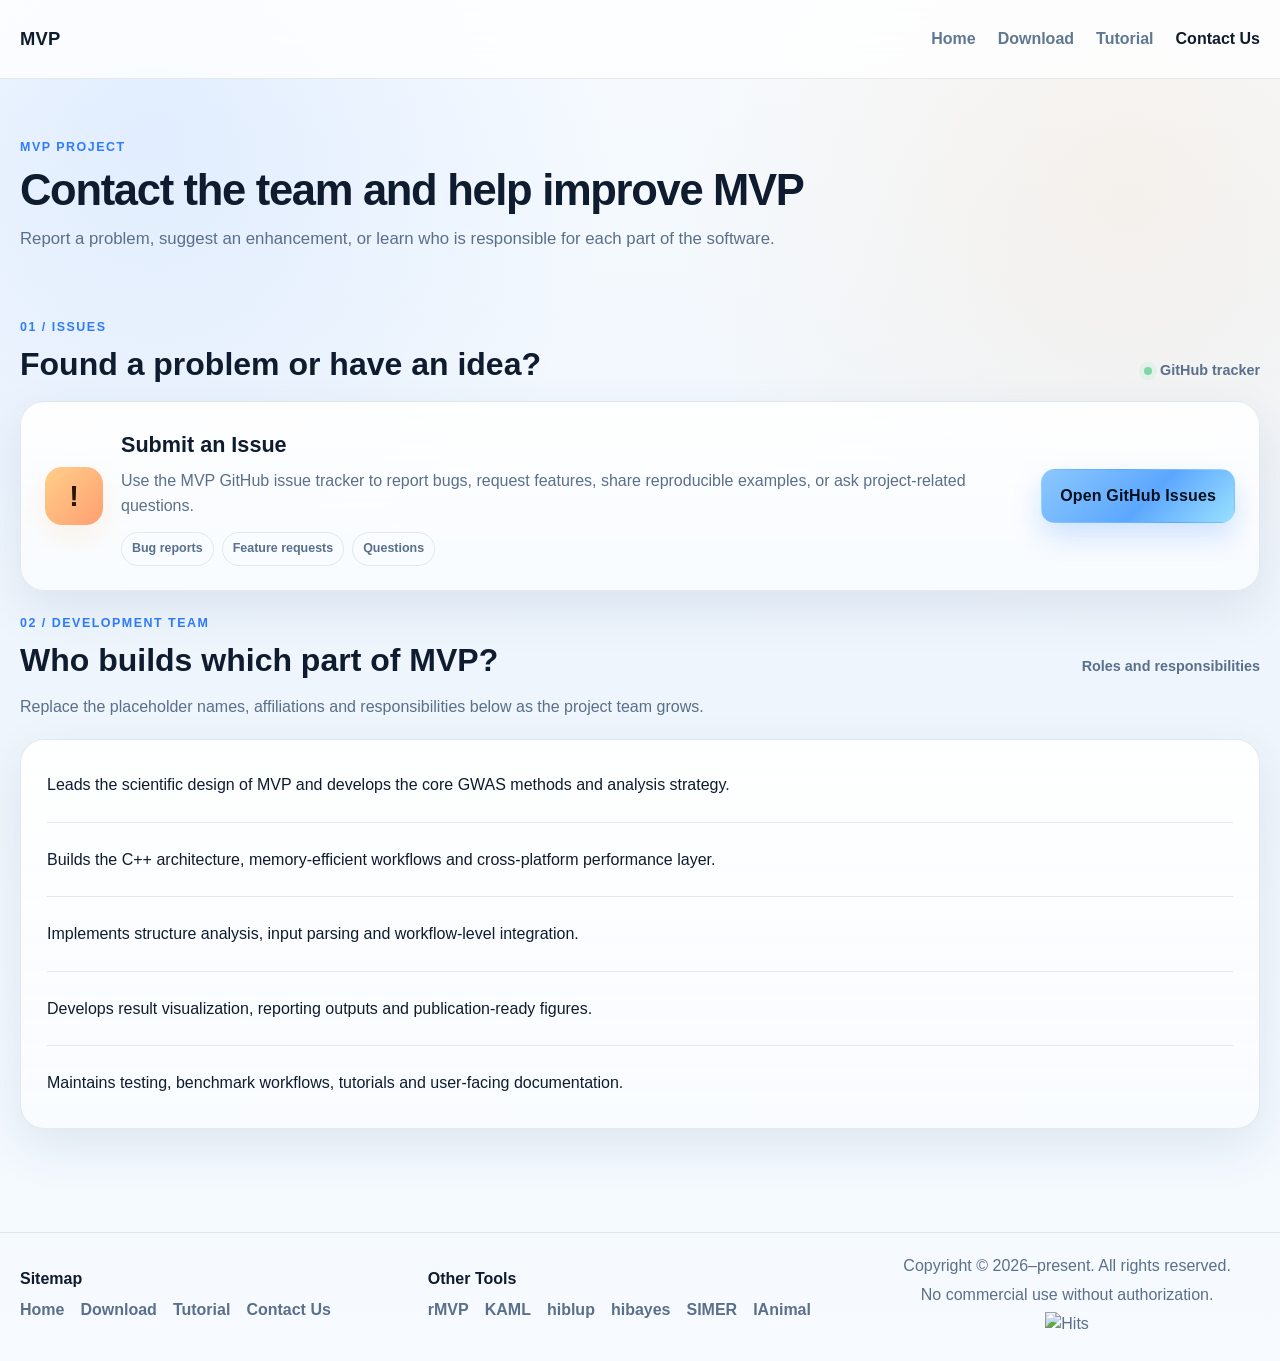
==== commit 6bb39526: "Adjust desktop footer placement and page headings" ====
--- a/contact/index.html
+++ b/contact/index.html
@@ -6,6 +6,8 @@
   <title>MVP | Contact Us</title>
   <meta name="description" content="Contact page for the MVP project." />
   <link rel="stylesheet" href="/assets/css/style.css" />
+  <link rel="stylesheet" href="/assets/css/mobile.css" media="(max-width: 760px)">
+  <script src="/assets/js/mobile.js" defer></script>
 </head>
 <body>
   <header class="site-header">
@@ -29,7 +31,7 @@
       <header class="contact-intro">
         <div>
           <div class="kicker">MVP project</div>
-          <h1>Contact the team and help improve MVP.</h1>
+          <h1>Contact the team and help improve MVP</h1>
           <p>Report a problem, suggest an enhancement, or learn who is responsible for each part of the software.</p>
         </div>
       </header>
--- a/assets/css/style.css
+++ b/assets/css/style.css
@@ -25,6 +25,18 @@
     radial-gradient(circle at 90% 15%, rgba(255,183,106,.12), transparent 30%),
     linear-gradient(180deg, #081221 0%, #091729 45%, #06101d 100%);
   line-height:1.75;
+}
+/* Keep the desktop footer at the page bottom, including on short pages. */
+@media (min-width:761px){
+  body{
+    min-height:100vh;
+    min-height:100dvh;
+    display:flex;
+    flex-direction:column;
+  }
+  body > main{flex:1 0 auto}
+  body > .site-header,
+  body > .footer-site{flex-shrink:0}
 }
 a{color:var(--blue);text-decoration:none}
 a:hover{text-decoration:underline}
@@ -1222,6 +1234,8 @@
 }
 .download-intro p{max-width:none;margin:0;color:var(--muted);font-size:1.05rem}
 .download-section{margin-top:22px}
+.download-section > .build-selector,
+.download-section > .release-timeline{width:100%;max-width:100%;box-sizing:border-box}
 .download-section-heading{
   display:flex;
   align-items:flex-end;
@@ -1269,9 +1283,9 @@
 .gpu-requirements strong{color:var(--text);font-size:.86rem}
 .changelog-section{padding-top:28px}
 .release-timeline{position:relative;display:grid;gap:18px}
-.release-timeline::before{content:"";position:absolute;left:170px;top:20px;bottom:20px;width:1px;background:linear-gradient(var(--blue),rgba(105,183,255,.08))}
-.release-entry{display:grid;grid-template-columns:150px minmax(0,1fr);gap:40px;position:relative}
-.release-date{padding-top:23px;text-align:right;color:var(--muted);font-size:.82rem}
+.release-timeline::before{content:"";position:absolute;left:150px;top:20px;bottom:20px;width:1px;background:linear-gradient(var(--blue),rgba(105,183,255,.08))}
+.release-entry{display:grid;grid-template-columns:150px minmax(0,1fr);gap:20px;position:relative}
+.release-date{padding-top:23px;text-align:left;color:var(--muted);font-size:.82rem}
 .release-date strong{display:block;color:var(--text);font:800 1rem ui-monospace,SFMono-Regular,Menlo,Consolas,monospace}
 .release-date span{display:block;margin-top:3px}
 .release-body{position:relative;padding:22px 24px;border:1px solid var(--line);border-radius:18px;background:linear-gradient(180deg,rgba(255,255,255,.07),rgba(255,255,255,.04))}
@@ -1309,6 +1323,13 @@
 .contact-intro{padding:28px 0 42px}
 .contact-intro h1{max-width:820px;margin:8px 0 10px;font-size:clamp(2.5rem,5vw,4.5rem);line-height:1.08;letter-spacing:-.03em}
 .contact-intro p{margin:0;color:var(--muted);font-size:1.05rem}
+@media (min-width:761px){
+  .download-intro h1,
+  .contact-intro h1{
+    max-width:none;
+    font-size:clamp(1.75rem, 3.4vw, 3.25rem);
+  }
+}
 .contact-section{margin-top:22px}
 .contact-section-heading{display:flex;align-items:flex-end;justify-content:space-between;gap:20px;margin-bottom:18px}
 .contact-section-heading h2{margin:6px 0 0;font-size:2rem;line-height:1.2}
--- a/assets/css/mobile.css
+++ b/assets/css/mobile.css
@@ -0,0 +1,92 @@
+/* Phone-only overrides, loaded after each page's existing styles. */
+@media (max-width: 760px) {
+  html { scroll-padding-top: 112px; }
+  body { overflow-wrap: break-word; }
+  .container, .narrow, .home-page .wrap { width: calc(100% - 32px) !important; }
+  .site-header .nav-wrap { min-height: 0; padding: 8px 0 4px; gap: 0; }
+  .site-header .brand { min-height: 36px; }
+  .site-header .site-nav { display: grid; grid-template-columns: repeat(4, minmax(0, 1fr)); width: 100%; gap: 4px; }
+  .site-header .site-nav a { display: flex; align-items: center; justify-content: center; min-height: 44px; padding: 4px 0; font-size: 13px; white-space: nowrap; }
+  .site-header .brand::before, .site-header .site-nav a::before, .footer-site-links a::before { inset: 0; }
+  .site-nav a:focus-visible, .mobile-tutorial-toggle:focus-visible { outline: 2px solid var(--blue); outline-offset: 2px; }
+  .section { padding: 28px 0; }
+  .section-title { display: block; margin-bottom: 20px; }
+  .section-title p { margin-top: 10px; max-width: none; }
+  .section-title h2, .download-section-heading h2, .contact-section-heading h2 { font-size: 1.65rem; line-height: 1.25; }
+  .download-intro, .contact-intro { padding: 12px 0 24px; }
+  .download-intro h1, .contact-intro h1 { font-size: clamp(1.9rem, 8vw, 2.5rem); line-height: 1.15; }
+  .download-intro p, .contact-intro p { font-size: 1rem; line-height: 1.65; }
+  .btn, .text-link { min-height: 44px; }
+  .footer-site { margin-top: 24px; padding: 24px 0; }
+  .footer-site-grid { gap: 24px; }
+  .footer-site-links { gap: 0 16px; }
+  .footer-site-links a { display: inline-flex; align-items: center; min-height: 44px; font-size: 14px; }
+  .footer-site-copy { font-size: 13px; }
+
+  /* Keep the illustration below the copy rather than behind the actions. */
+  .home-page .hero-layout { min-height: 0; padding-block: 36px 180px; }
+  .home-page .hero h1 { font-size: clamp(64px, 19vw, 80px); margin-bottom: 20px; }
+  .home-page .hero-summary { max-width: 540px; font-size: 16px; line-height: 1.7; }
+  .home-page .hero-actions { display: flex; flex-wrap: nowrap; gap: 8px; margin-top: 24px; }
+  .home-page .hero-actions .btn { flex: 1; min-width: 0; min-height: 46px; padding: 10px 6px; font-size: 14px; }
+  .home-page .hero-manhattan { height: 164px; }
+  .home-page .quality-grid { padding-block: 18px; gap: 8px; }
+  .home-page .quality-grid > a { flex-direction: column; align-items: flex-start; gap: 8px; }
+  .home-page .quality-grid > a + a { padding-left: 10px; }
+  .home-page .quality-grid strong { font-size: 11px; line-height: 1.5; overflow-wrap: anywhere; }
+  .home-page .quality-initial { font-size: 28px; }
+  .home-page .section { padding-block: 32px; }
+  .home-page .section-heading h2 { font-size: 26px; }
+  .home-page .memory-layout, .home-page .parallel-layout { grid-template-columns: minmax(0, 1fr); gap: 24px; }
+  .home-page .feature-list { display: block; }
+  .home-page .memory-figure, .home-page .compute-architecture { min-width: 0; }
+  .home-page .gallery-grid { grid-template-columns: minmax(0, 1fr); }
+
+  .build-selector { padding: 18px 14px; border-radius: 18px; }
+  .build-selector .selector-row { gap: 8px; }
+  .build-selector .selector-label { color: var(--text); }
+  .build-selector .selector-option span { padding: 10px 8px; font-size: 13px; min-height: 48px; }
+  .build-selector .selector-option:hover input:checked:not(:disabled) + span { background: var(--selector-accent); border-color: var(--selector-accent); color: #fff; }
+  .build-selector .selector-output { grid-template-columns: 42px minmax(0, 1fr); }
+  .build-selector .selector-output strong { font-size: 14px; }
+  .build-selector .selector-version { grid-column: 2; grid-row: 2; }
+  .build-selector .selector-package-action { grid-column: 1 / -1; grid-row: 3; margin-top: 4px; }
+  .build-selector .selector-output .selector-download { width: 100%; min-height: 44px; font-family: inherit; font-size: 14px; }
+  .release-entry { padding-left: 24px; }
+  .release-body { padding: 18px 16px; border-radius: 16px; }
+  .release-body::before { left: -25px; }
+  .release-date { padding-bottom: 12px; }
+  .release-columns { gap: 18px; }
+  .release-body h3 { font-size: 1.1rem; }
+
+  /* Local tutorial styles appear inline; this sheet is deliberately loaded last. */
+  .tutorial-layout { gap: 16px; }
+  .tutorial-layout .tutorial-content { padding: 22px 16px; border-radius: 18px; }
+  .tutorial-layout .tutorial-sidebar { border-radius: 16px; }
+  .tutorial-layout .tutorial-sidebar-inner { padding: 16px; }
+  .mobile-tutorial-toggle { display: flex; justify-content: space-between; align-items: center; gap: 12px; width: 100%; min-height: 52px; padding: 14px 16px; border: 0; border-radius: 16px; background: transparent; color: var(--text); font-family: inherit; font-weight: 600; font-size: 15px; line-height: 1.5; cursor: pointer; }
+  .mobile-tutorial-toggle::after { content: '+'; font-size: 22px; line-height: 1; }
+  .mobile-tutorial-toggle[aria-expanded="true"]::after { content: '−'; }
+  .tutorial-layout .tutorial-search-input { min-height: 44px; font-size: 16px; }
+  .tutorial-layout .tutorial-search-clear, .tutorial-layout .tutorial-search-nav button { min-width: 44px; height: 44px; }
+  .tutorial-layout .toc-link { min-height: 44px; }
+  .tutorial-layout .tutorial-content h2 { font-size: 1.6rem; line-height: 1.3; }
+  .tutorial-layout .tutorial-content h3 { font-size: 1.25rem; line-height: 1.4; }
+  .tutorial-content p, .tutorial-content li { overflow-wrap: anywhere; }
+  .tutorial-content .code, .tutorial-content .table-wrap { max-width: 100%; overflow-x: auto; overscroll-behavior-x: contain; }
+  .tutorial-content pre { font-size: 13px; overflow-wrap: normal; }
+  .tutorial-content .code-copy-wrap { padding-top: 64px; }
+  .tutorial-content .code-copy-btn { min-width: 44px; min-height: 44px; opacity: 1; }
+  .tutorial-content .tutorial-table { font-size: 14px; }
+  .issue-panel { grid-template-columns: 40px minmax(0, 1fr); padding: 20px 16px; gap: 14px; }
+  .issue-panel .btn { width: 100%; justify-content: center; }
+}
+
+@media (max-width: 380px) {
+  .home-page .compute-lanes { grid-template-columns: minmax(0, 1fr); gap: 16px; }
+  .home-page .compute-lane { padding: 14px; }
+  .home-page .memory-diagram { grid-template-columns: minmax(0, 1fr); gap: 12px; }
+  .home-page .disk-block, .home-page .ram-block { min-height: 0; }
+  .home-page .memory-transfer { padding: 0; }
+  .home-page .memory-transfer > span:first-child { transform: rotate(90deg); }
+}
